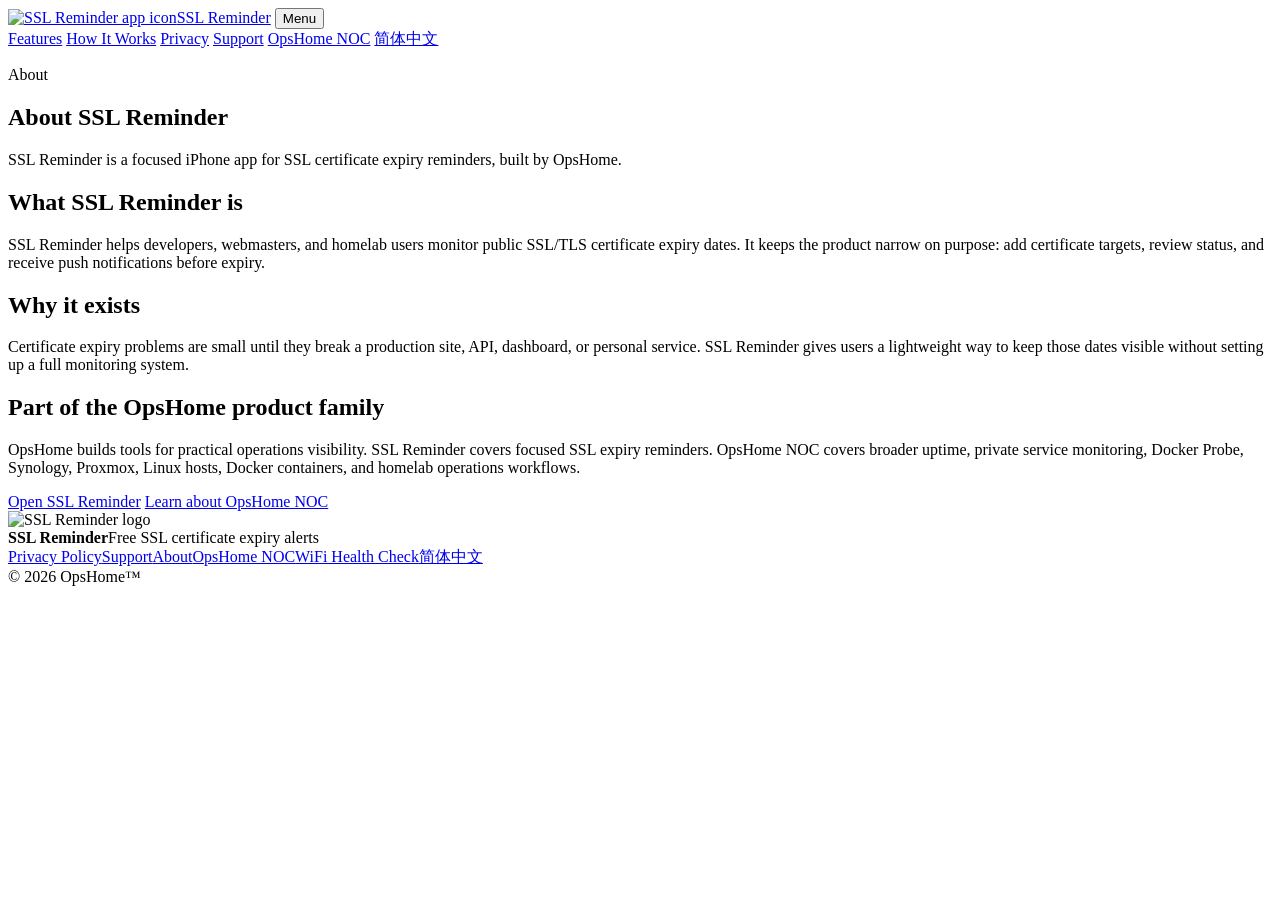
==== docs/about/index.html @ 47407e8f "Add files via upload" ====
<!doctype html>
<html lang="en">
<head>
  <meta charset="utf-8">
  <meta name="viewport" content="width=device-width, initial-scale=1">
  <title>About SSL Reminder</title>
  <meta name="description" content="SSL Reminder is a lightweight iPhone app from OpsHome for free SSL certificate expiry alerts.">
  <link rel="canonical" href="https://ssl.opshome.run/about/">
  <link rel="alternate" hreflang="en" href="https://ssl.opshome.run/about/">
  <link rel="alternate" hreflang="zh-CN" href="https://ssl.opshome.run/zh-cn/about/">
  <link rel="alternate" hreflang="x-default" href="https://ssl.opshome.run/about/">
  <meta property="og:type" content="website">
  <meta property="og:title" content="About SSL Reminder">
  <meta property="og:description" content="Learn about SSL Reminder and how it fits alongside OpsHome NOC.">
  <meta property="og:url" content="https://ssl.opshome.run/about/">
  <meta property="og:image" content="https://ssl.opshome.run/assets/images/og.jpeg">
  <meta name="twitter:card" content="summary_large_image">
  <meta name="twitter:image" content="https://ssl.opshome.run/assets/images/og.jpeg">
  <link rel="icon" href="/assets/images/app-icon.png">
  <link rel="stylesheet" href="/assets/css/styles.css">
</head>
<body>
  <header class="site-header">
    <div class="container nav">
      <a class="brand" href="/"><img src="/assets/images/app-icon.png" width="34" height="34" alt="SSL Reminder app icon"><span>SSL Reminder</span></a>
      <button class="menu-button" type="button" aria-label="Open navigation" aria-expanded="false" data-menu-button>Menu</button>
      <nav class="nav-links" data-nav-links>
        <a href="/#features">Features</a>
        <a href="/#how-it-works">How It Works</a>
        <a href="/privacy/">Privacy</a>
        <a href="/support/">Support</a>
        <a href="https://app.opshome.run/">OpsHome NOC</a>
        <a href="/zh-cn/about/">简体中文</a>
      </nav>
    </div>
  </header>
  <main>
    <section class="page-hero">
      <div class="container">
        <p class="eyebrow">About</p>
        <h1>About SSL Reminder</h1>
        <p class="lead">SSL Reminder is a focused iPhone app for SSL certificate expiry reminders, built by OpsHome.</p>
      </div>
    </section>
    <section class="page-content container">
      <h2>What SSL Reminder is</h2>
      <p>SSL Reminder helps developers, webmasters, and homelab users monitor public SSL/TLS certificate expiry dates. It keeps the product narrow on purpose: add certificate targets, review status, and receive push notifications before expiry.</p>

      <h2>Why it exists</h2>
      <p>Certificate expiry problems are small until they break a production site, API, dashboard, or personal service. SSL Reminder gives users a lightweight way to keep those dates visible without setting up a full monitoring system.</p>

      <h2>Part of the OpsHome product family</h2>
      <p>OpsHome builds tools for practical operations visibility. SSL Reminder covers focused SSL expiry reminders. OpsHome NOC covers broader uptime, private service monitoring, Docker Probe, Synology, Proxmox, Linux hosts, Docker containers, and homelab operations workflows.</p>
      <div class="cta-row">
        <a class="button primary" href="/">Open SSL Reminder</a>
        <a class="button secondary" href="https://app.opshome.run/">Learn about OpsHome NOC</a>
      </div>
    </section>
  </main>
  <footer class="site-footer">
    <div class="container footer-grid">
      <div class="footer-brandline"><img src="/assets/images/ssl-reminder-logo.png" alt="SSL Reminder logo" width="44" height="44" loading="lazy" decoding="async"><div><strong>SSL Reminder</strong><span>Free SSL certificate expiry alerts</span></div></div>
      <nav class="footer-links"><a href="/privacy/">Privacy Policy</a><a href="/support/">Support</a><a href="/about/">About</a><a href="https://app.opshome.run/">OpsHome NOC</a><a href="https://wifi.opshome.run/">WiFi Health Check</a><a href="/zh-cn/about/">简体中文</a></nav>
      <div class="copyright">&copy; 2026 OpsHome&trade;</div>
    </div>
  </footer>
  <script src="/assets/js/main.js"></script>
</body>
</html>
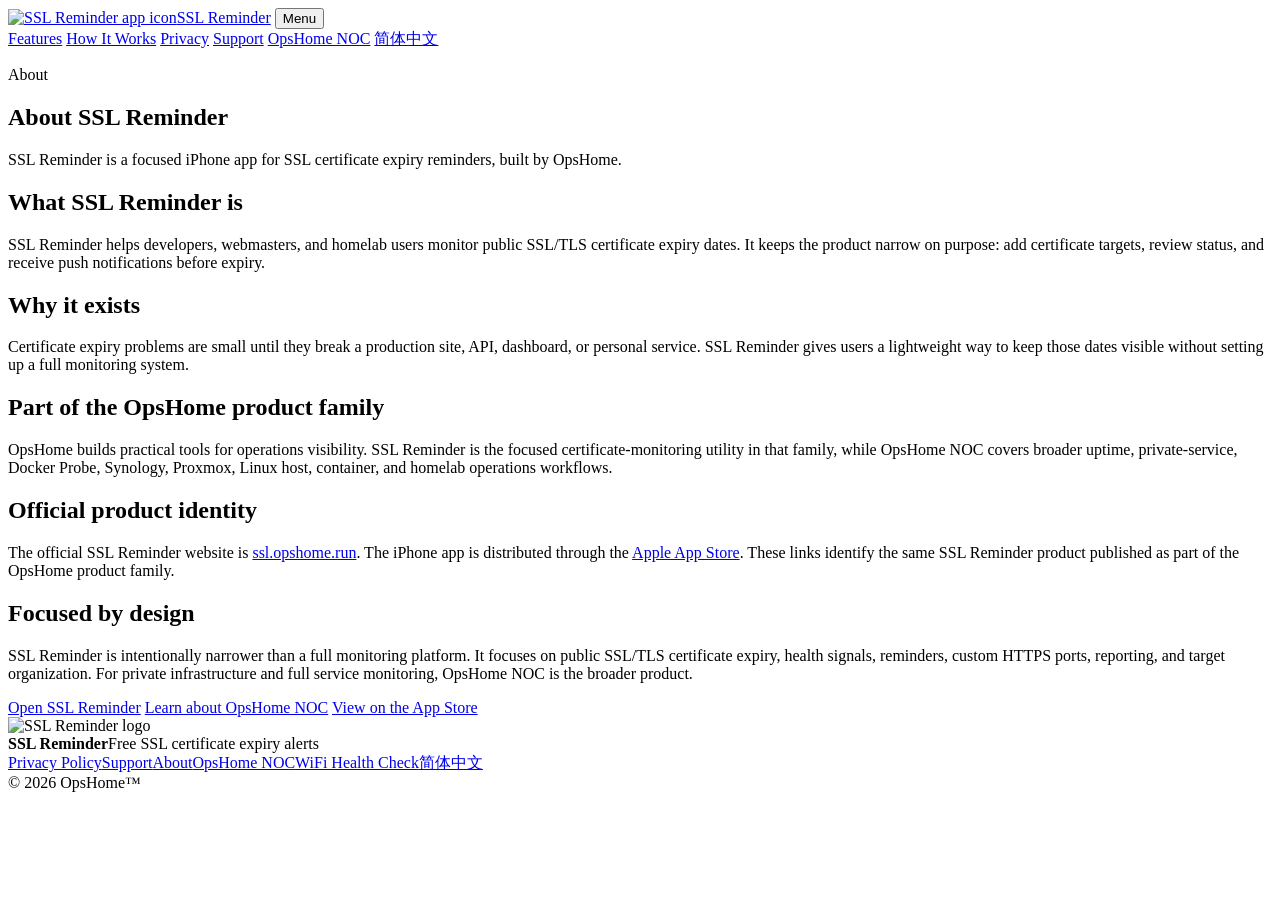
==== commit 2899841c: "Add files via upload" ====
--- a/docs/about/index.html
+++ b/docs/about/index.html
@@ -1,69 +1,68 @@
-<!doctype html>
+<!DOCTYPE html>
+
 <html lang="en">
 <head>
-  <meta charset="utf-8">
-  <meta name="viewport" content="width=device-width, initial-scale=1">
-  <title>About SSL Reminder</title>
-  <meta name="description" content="SSL Reminder is a lightweight iPhone app from OpsHome for free SSL certificate expiry alerts.">
-  <link rel="canonical" href="https://ssl.opshome.run/about/">
-  <link rel="alternate" hreflang="en" href="https://ssl.opshome.run/about/">
-  <link rel="alternate" hreflang="zh-CN" href="https://ssl.opshome.run/zh-cn/about/">
-  <link rel="alternate" hreflang="x-default" href="https://ssl.opshome.run/about/">
-  <meta property="og:type" content="website">
-  <meta property="og:title" content="About SSL Reminder">
-  <meta property="og:description" content="Learn about SSL Reminder and how it fits alongside OpsHome NOC.">
-  <meta property="og:url" content="https://ssl.opshome.run/about/">
-  <meta property="og:image" content="https://ssl.opshome.run/assets/images/og.jpeg">
-  <meta name="twitter:card" content="summary_large_image">
-  <meta name="twitter:image" content="https://ssl.opshome.run/assets/images/og.jpeg">
-  <link rel="icon" href="/assets/images/app-icon.png">
-  <link rel="stylesheet" href="/assets/css/styles.css">
+<meta charset="utf-8"/>
+<meta content="width=device-width, initial-scale=1" name="viewport"/>
+<title>About SSL Reminder</title>
+<meta content="SSL Reminder is a lightweight iPhone app from OpsHome for free SSL certificate expiry alerts." name="description"/>
+<link href="https://ssl.opshome.run/about/" rel="canonical"/>
+<link href="https://ssl.opshome.run/about/" hreflang="en" rel="alternate"/>
+<link href="https://ssl.opshome.run/zh-cn/about/" hreflang="zh-CN" rel="alternate"/>
+<link href="https://ssl.opshome.run/about/" hreflang="x-default" rel="alternate"/>
+<meta content="website" property="og:type"/>
+<meta content="About SSL Reminder" property="og:title"/>
+<meta content="Learn about SSL Reminder and how it fits alongside OpsHome NOC." property="og:description"/>
+<meta content="https://ssl.opshome.run/about/" property="og:url"/>
+<meta content="https://ssl.opshome.run/assets/images/og.jpeg" property="og:image"/>
+<meta content="summary_large_image" name="twitter:card"/>
+<meta content="https://ssl.opshome.run/assets/images/og.jpeg" name="twitter:image"/>
+<link href="/assets/images/app-icon.png" rel="icon"/>
+<link href="/assets/css/styles.css" rel="stylesheet"/>
 </head>
 <body>
-  <header class="site-header">
-    <div class="container nav">
-      <a class="brand" href="/"><img src="/assets/images/app-icon.png" width="34" height="34" alt="SSL Reminder app icon"><span>SSL Reminder</span></a>
-      <button class="menu-button" type="button" aria-label="Open navigation" aria-expanded="false" data-menu-button>Menu</button>
-      <nav class="nav-links" data-nav-links>
-        <a href="/#features">Features</a>
-        <a href="/#how-it-works">How It Works</a>
-        <a href="/privacy/">Privacy</a>
-        <a href="/support/">Support</a>
-        <a href="https://app.opshome.run/">OpsHome NOC</a>
-        <a href="/zh-cn/about/">简体中文</a>
-      </nav>
-    </div>
-  </header>
-  <main>
-    <section class="page-hero">
-      <div class="container">
-        <p class="eyebrow">About</p>
-        <h1>About SSL Reminder</h1>
-        <p class="lead">SSL Reminder is a focused iPhone app for SSL certificate expiry reminders, built by OpsHome.</p>
-      </div>
-    </section>
-    <section class="page-content container">
-      <h2>What SSL Reminder is</h2>
-      <p>SSL Reminder helps developers, webmasters, and homelab users monitor public SSL/TLS certificate expiry dates. It keeps the product narrow on purpose: add certificate targets, review status, and receive push notifications before expiry.</p>
-
-      <h2>Why it exists</h2>
-      <p>Certificate expiry problems are small until they break a production site, API, dashboard, or personal service. SSL Reminder gives users a lightweight way to keep those dates visible without setting up a full monitoring system.</p>
-
-      <h2>Part of the OpsHome product family</h2>
-      <p>OpsHome builds tools for practical operations visibility. SSL Reminder covers focused SSL expiry reminders. OpsHome NOC covers broader uptime, private service monitoring, Docker Probe, Synology, Proxmox, Linux hosts, Docker containers, and homelab operations workflows.</p>
-      <div class="cta-row">
-        <a class="button primary" href="/">Open SSL Reminder</a>
-        <a class="button secondary" href="https://app.opshome.run/">Learn about OpsHome NOC</a>
-      </div>
-    </section>
-  </main>
-  <footer class="site-footer">
-    <div class="container footer-grid">
-      <div class="footer-brandline"><img src="/assets/images/ssl-reminder-logo.png" alt="SSL Reminder logo" width="44" height="44" loading="lazy" decoding="async"><div><strong>SSL Reminder</strong><span>Free SSL certificate expiry alerts</span></div></div>
-      <nav class="footer-links"><a href="/privacy/">Privacy Policy</a><a href="/support/">Support</a><a href="/about/">About</a><a href="https://app.opshome.run/">OpsHome NOC</a><a href="https://wifi.opshome.run/">WiFi Health Check</a><a href="/zh-cn/about/">简体中文</a></nav>
-      <div class="copyright">&copy; 2026 OpsHome&trade;</div>
-    </div>
-  </footer>
-  <script src="/assets/js/main.js"></script>
+<header class="site-header">
+<div class="container nav">
+<a class="brand" href="/"><img alt="SSL Reminder app icon" height="34" src="/assets/images/app-icon.png" width="34"/><span>SSL Reminder</span></a>
+<button aria-expanded="false" aria-label="Open navigation" class="menu-button" data-menu-button="" type="button">Menu</button>
+<nav class="nav-links" data-nav-links="">
+<a href="/#features">Features</a>
+<a href="/#how-it-works">How It Works</a>
+<a href="/privacy/">Privacy</a>
+<a href="/support/">Support</a>
+<a href="https://app.opshome.run/">OpsHome NOC</a>
+<a href="/zh-cn/about/">简体中文</a>
+</nav>
+</div>
+</header>
+<main>
+<section class="page-hero">
+<div class="container">
+<p class="eyebrow">About</p>
+<h1>About SSL Reminder</h1>
+<p class="lead">SSL Reminder is a focused iPhone app for SSL certificate expiry reminders, built by OpsHome.</p>
+</div>
+</section>
+<section class="page-content container">
+<h2>What SSL Reminder is</h2>
+<p>SSL Reminder helps developers, webmasters, and homelab users monitor public SSL/TLS certificate expiry dates. It keeps the product narrow on purpose: add certificate targets, review status, and receive push notifications before expiry.</p>
+<h2>Why it exists</h2>
+<p>Certificate expiry problems are small until they break a production site, API, dashboard, or personal service. SSL Reminder gives users a lightweight way to keep those dates visible without setting up a full monitoring system.</p>
+<h2>Part of the OpsHome product family</h2>
+<p>OpsHome builds practical tools for operations visibility. SSL Reminder is the focused certificate-monitoring utility in that family, while OpsHome NOC covers broader uptime, private-service, Docker Probe, Synology, Proxmox, Linux host, container, and homelab operations workflows.</p><h2>Official product identity</h2><p>The official SSL Reminder website is <a href="https://ssl.opshome.run/">ssl.opshome.run</a>. The iPhone app is distributed through the <a href="https://apps.apple.com/us/app/ssl-reminder/id6786519365">Apple App Store</a>. These links identify the same SSL Reminder product published as part of the OpsHome product family.</p><h2>Focused by design</h2><p>SSL Reminder is intentionally narrower than a full monitoring platform. It focuses on public SSL/TLS certificate expiry, health signals, reminders, custom HTTPS ports, reporting, and target organization. For private infrastructure and full service monitoring, OpsHome NOC is the broader product.</p>
+<div class="cta-row">
+<a class="button primary" href="/">Open SSL Reminder</a>
+<a class="button secondary" href="https://app.opshome.run/">Learn about OpsHome NOC</a>
+<a class="button secondary" href="https://apps.apple.com/us/app/ssl-reminder/id6786519365">View on the App Store</a></div>
+</section>
+</main>
+<footer class="site-footer">
+<div class="container footer-grid">
+<div class="footer-brandline"><img alt="SSL Reminder logo" decoding="async" height="44" loading="lazy" src="/assets/images/ssl-reminder-logo.png" width="44"/><div><strong>SSL Reminder</strong><span>Free SSL certificate expiry alerts</span></div></div>
+<nav class="footer-links"><a href="/privacy/">Privacy Policy</a><a href="/support/">Support</a><a href="/about/">About</a><a href="https://app.opshome.run/">OpsHome NOC</a><a href="https://wifi.opshome.run/">WiFi Health Check</a><a href="/zh-cn/about/">简体中文</a></nav>
+<div class="copyright">© 2026 OpsHome™</div>
+</div>
+</footer>
+<script src="/assets/js/main.js"></script>
 </body>
 </html>
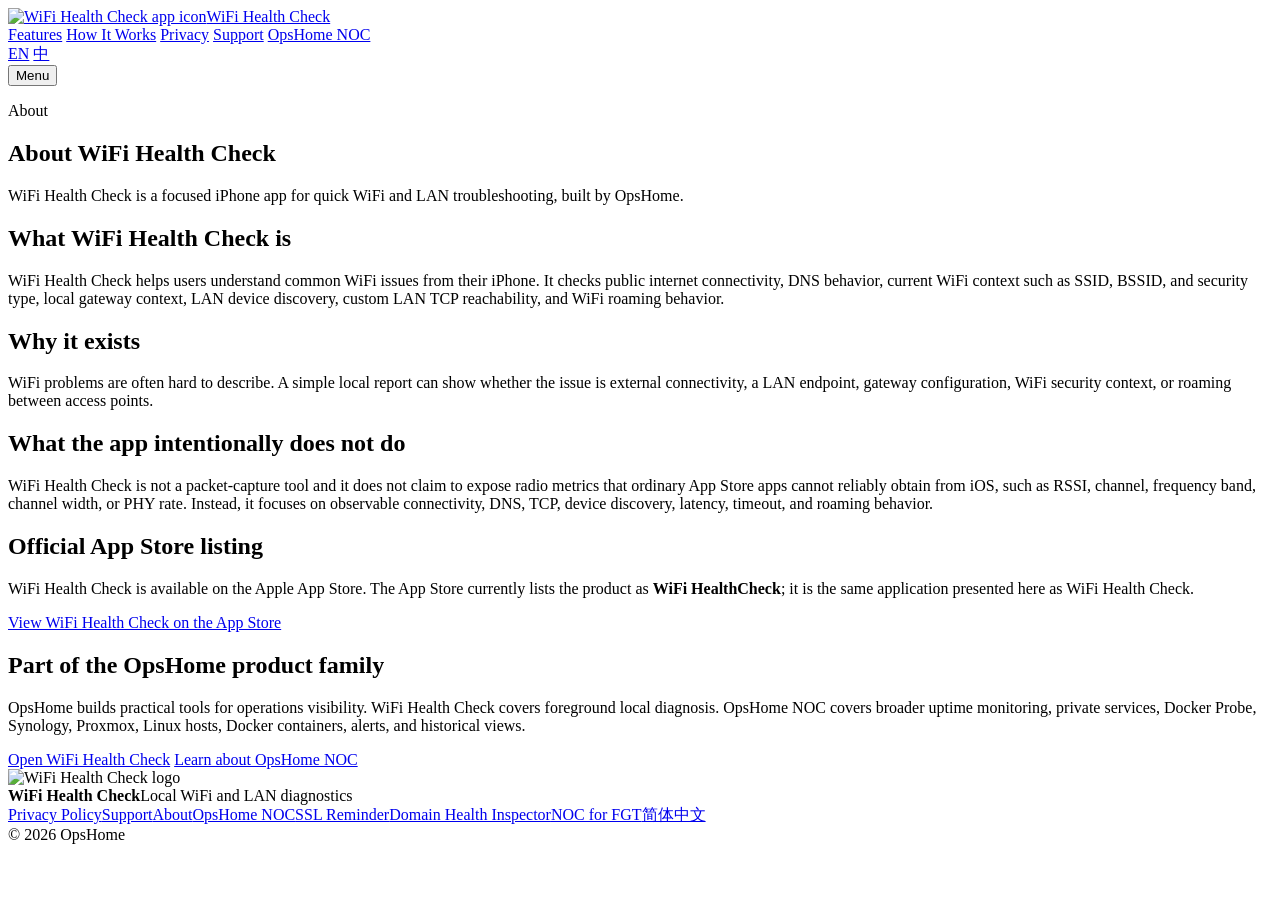
==== commit 0d2f65ac: "Add files via upload" ====
--- a/docs/about/index.html
+++ b/docs/about/index.html
@@ -1,68 +1,88 @@
-<!DOCTYPE html>
-
+﻿<!doctype html>
 <html lang="en">
 <head>
-<meta charset="utf-8"/>
-<meta content="width=device-width, initial-scale=1" name="viewport"/>
-<title>About SSL Reminder</title>
-<meta content="SSL Reminder is a lightweight iPhone app from OpsHome for free SSL certificate expiry alerts." name="description"/>
-<link href="https://ssl.opshome.run/about/" rel="canonical"/>
-<link href="https://ssl.opshome.run/about/" hreflang="en" rel="alternate"/>
-<link href="https://ssl.opshome.run/zh-cn/about/" hreflang="zh-CN" rel="alternate"/>
-<link href="https://ssl.opshome.run/about/" hreflang="x-default" rel="alternate"/>
-<meta content="website" property="og:type"/>
-<meta content="About SSL Reminder" property="og:title"/>
-<meta content="Learn about SSL Reminder and how it fits alongside OpsHome NOC." property="og:description"/>
-<meta content="https://ssl.opshome.run/about/" property="og:url"/>
-<meta content="https://ssl.opshome.run/assets/images/og.jpeg" property="og:image"/>
-<meta content="summary_large_image" name="twitter:card"/>
-<meta content="https://ssl.opshome.run/assets/images/og.jpeg" name="twitter:image"/>
-<link href="/assets/images/app-icon.png" rel="icon"/>
-<link href="/assets/css/styles.css" rel="stylesheet"/>
+  <meta charset="utf-8">
+  <meta name="viewport" content="width=device-width, initial-scale=1">
+  <title>About WiFi Health Check</title>
+  <meta name="description" content="WiFi Health Check is a free local-only iPhone app from OpsHome for WiFi and LAN diagnostics, current WiFi context, and connectivity reports.">
+  <link rel="canonical" href="https://wifi.opshome.run/about/">
+  <link rel="alternate" hreflang="en" href="https://wifi.opshome.run/about/">
+  <link rel="alternate" hreflang="zh-CN" href="https://wifi.opshome.run/zh-cn/about/">
+  <link rel="alternate" hreflang="x-default" href="https://wifi.opshome.run/about/">
+  <meta property="og:type" content="website">
+  <meta property="og:title" content="About WiFi Health Check">
+  <meta property="og:description" content="Learn about WiFi Health Check and how it fits alongside OpsHome NOC.">
+  <meta property="og:url" content="https://wifi.opshome.run/about/">
+  <meta property="og:image" content="https://wifi.opshome.run/assets/images/og.png">
+  <meta property="og:image:width" content="1536">
+  <meta property="og:image:height" content="1024">
+  <meta name="twitter:card" content="summary_large_image">
+  <meta name="twitter:image" content="https://wifi.opshome.run/assets/images/og.png">
+  <link rel="icon" href="/favicon.ico" sizes="any">
+  <link rel="icon" type="image/png" sizes="32x32" href="/assets/images/favicon-32.png">
+  <link rel="icon" type="image/png" sizes="16x16" href="/assets/images/favicon-16.png">
+  <link rel="apple-touch-icon" href="/assets/images/apple-touch-icon.png">
+  <link rel="manifest" href="/site.webmanifest">
+  <link rel="stylesheet" href="/assets/css/styles.css">
 </head>
 <body>
-<header class="site-header">
-<div class="container nav">
-<a class="brand" href="/"><img alt="SSL Reminder app icon" height="34" src="/assets/images/app-icon.png" width="34"/><span>SSL Reminder</span></a>
-<button aria-expanded="false" aria-label="Open navigation" class="menu-button" data-menu-button="" type="button">Menu</button>
-<nav class="nav-links" data-nav-links="">
-<a href="/#features">Features</a>
-<a href="/#how-it-works">How It Works</a>
-<a href="/privacy/">Privacy</a>
-<a href="/support/">Support</a>
-<a href="https://app.opshome.run/">OpsHome NOC</a>
-<a href="/zh-cn/about/">简体中文</a>
-</nav>
-</div>
-</header>
-<main>
-<section class="page-hero">
-<div class="container">
-<p class="eyebrow">About</p>
-<h1>About SSL Reminder</h1>
-<p class="lead">SSL Reminder is a focused iPhone app for SSL certificate expiry reminders, built by OpsHome.</p>
-</div>
-</section>
-<section class="page-content container">
-<h2>What SSL Reminder is</h2>
-<p>SSL Reminder helps developers, webmasters, and homelab users monitor public SSL/TLS certificate expiry dates. It keeps the product narrow on purpose: add certificate targets, review status, and receive push notifications before expiry.</p>
-<h2>Why it exists</h2>
-<p>Certificate expiry problems are small until they break a production site, API, dashboard, or personal service. SSL Reminder gives users a lightweight way to keep those dates visible without setting up a full monitoring system.</p>
-<h2>Part of the OpsHome product family</h2>
-<p>OpsHome builds practical tools for operations visibility. SSL Reminder is the focused certificate-monitoring utility in that family, while OpsHome NOC covers broader uptime, private-service, Docker Probe, Synology, Proxmox, Linux host, container, and homelab operations workflows.</p><h2>Official product identity</h2><p>The official SSL Reminder website is <a href="https://ssl.opshome.run/">ssl.opshome.run</a>. The iPhone app is distributed through the <a href="https://apps.apple.com/us/app/ssl-reminder/id6786519365">Apple App Store</a>. These links identify the same SSL Reminder product published as part of the OpsHome product family.</p><h2>Focused by design</h2><p>SSL Reminder is intentionally narrower than a full monitoring platform. It focuses on public SSL/TLS certificate expiry, health signals, reminders, custom HTTPS ports, reporting, and target organization. For private infrastructure and full service monitoring, OpsHome NOC is the broader product.</p>
-<div class="cta-row">
-<a class="button primary" href="/">Open SSL Reminder</a>
-<a class="button secondary" href="https://app.opshome.run/">Learn about OpsHome NOC</a>
-<a class="button secondary" href="https://apps.apple.com/us/app/ssl-reminder/id6786519365">View on the App Store</a></div>
-</section>
-</main>
-<footer class="site-footer">
-<div class="container footer-grid">
-<div class="footer-brandline"><img alt="SSL Reminder logo" decoding="async" height="44" loading="lazy" src="/assets/images/ssl-reminder-logo.png" width="44"/><div><strong>SSL Reminder</strong><span>Free SSL certificate expiry alerts</span></div></div>
-<nav class="footer-links"><a href="/privacy/">Privacy Policy</a><a href="/support/">Support</a><a href="/about/">About</a><a href="https://app.opshome.run/">OpsHome NOC</a><a href="https://wifi.opshome.run/">WiFi Health Check</a><a href="/zh-cn/about/">简体中文</a></nav>
-<div class="copyright">© 2026 OpsHome™</div>
-</div>
-</footer>
-<script src="/assets/js/main.js"></script>
+  <header class="site-header">
+    <div class="container nav">
+      <a class="brand" href="/"><img src="/assets/images/app-icon.png" width="34" height="34" alt="WiFi Health Check app icon"><span>WiFi Health Check</span></a>
+      <nav class="nav-links" data-nav-links>
+        <a href="/#features">Features</a>
+        <a href="/#how-it-works">How It Works</a>
+        <a href="/privacy/">Privacy</a>
+        <a href="/support/">Support</a>
+        <a href="https://app.opshome.run/">OpsHome NOC</a>
+      </nav>
+      <div class="nav-tools">
+        <div class="language-switch" aria-label="Language">
+          <a class="active" href="/about/" hreflang="en" aria-current="page">EN</a>
+          <a href="/zh-cn/about/" hreflang="zh-CN" lang="zh-CN">中</a>
+        </div>
+        <button class="menu-button" type="button" aria-label="Open navigation" aria-expanded="false" data-menu-button>Menu</button>
+      </div>
+    </div>
+  </header>
+  <main>
+    <section class="page-hero">
+      <div class="container">
+        <p class="eyebrow">About</p>
+        <h1>About WiFi Health Check</h1>
+        <p class="lead">WiFi Health Check is a focused iPhone app for quick WiFi and LAN troubleshooting, built by OpsHome.</p>
+      </div>
+    </section>
+    <section class="page-content container">
+      <h2>What WiFi Health Check is</h2>
+      <p>WiFi Health Check helps users understand common WiFi issues from their iPhone. It checks public internet connectivity, DNS behavior, current WiFi context such as SSID, BSSID, and security type, local gateway context, LAN device discovery, custom LAN TCP reachability, and WiFi roaming behavior.</p>
+
+      <h2>Why it exists</h2>
+      <p>WiFi problems are often hard to describe. A simple local report can show whether the issue is external connectivity, a LAN endpoint, gateway configuration, WiFi security context, or roaming between access points.</p>
+
+
+      <h2>What the app intentionally does not do</h2>
+      <p>WiFi Health Check is not a packet-capture tool and it does not claim to expose radio metrics that ordinary App Store apps cannot reliably obtain from iOS, such as RSSI, channel, frequency band, channel width, or PHY rate. Instead, it focuses on observable connectivity, DNS, TCP, device discovery, latency, timeout, and roaming behavior.</p>
+
+      <h2>Official App Store listing</h2>
+      <p>WiFi Health Check is available on the Apple App Store. The App Store currently lists the product as <strong>WiFi HealthCheck</strong>; it is the same application presented here as WiFi Health Check.</p>
+      <p><a href="https://apps.apple.com/us/app/wifi-healthcheck/id6791147190" target="_blank" rel="noopener">View WiFi Health Check on the App Store</a></p>
+
+      <h2>Part of the OpsHome product family</h2>
+      <p>OpsHome builds practical tools for operations visibility. WiFi Health Check covers foreground local diagnosis. OpsHome NOC covers broader uptime monitoring, private services, Docker Probe, Synology, Proxmox, Linux hosts, Docker containers, alerts, and historical views.</p>
+      <div class="cta-row">
+        <a class="button primary" href="/">Open WiFi Health Check</a>
+        <a class="button secondary" href="https://app.opshome.run/">Learn about OpsHome NOC</a>
+      </div>
+    </section>
+  </main>
+  <footer class="site-footer">
+    <div class="container footer-grid">
+      <div class="footer-brandline"><img src="/assets/images/app-logo.png" alt="WiFi Health Check logo" width="44" height="44" loading="lazy" decoding="async"><div><strong>WiFi Health Check</strong><span>Local WiFi and LAN diagnostics</span></div></div>
+      <nav class="footer-links"><a href="/privacy/">Privacy Policy</a><a href="/support/">Support</a><a href="/about/">About</a><a href="https://app.opshome.run/">OpsHome NOC</a><a href="https://ssl.opshome.run/">SSL Reminder</a><a href="https://domain.opshome.run/">Domain Health Inspector</a><a href="https://fgt.opshome.run/">NOC for FGT</a><a href="/zh-cn/about/">简体中文</a></nav>
+      <div class="copyright">&copy; 2026 OpsHome</div>
+    </div>
+  </footer>
+  <script src="/assets/js/main.js" defer></script>
 </body>
 </html>
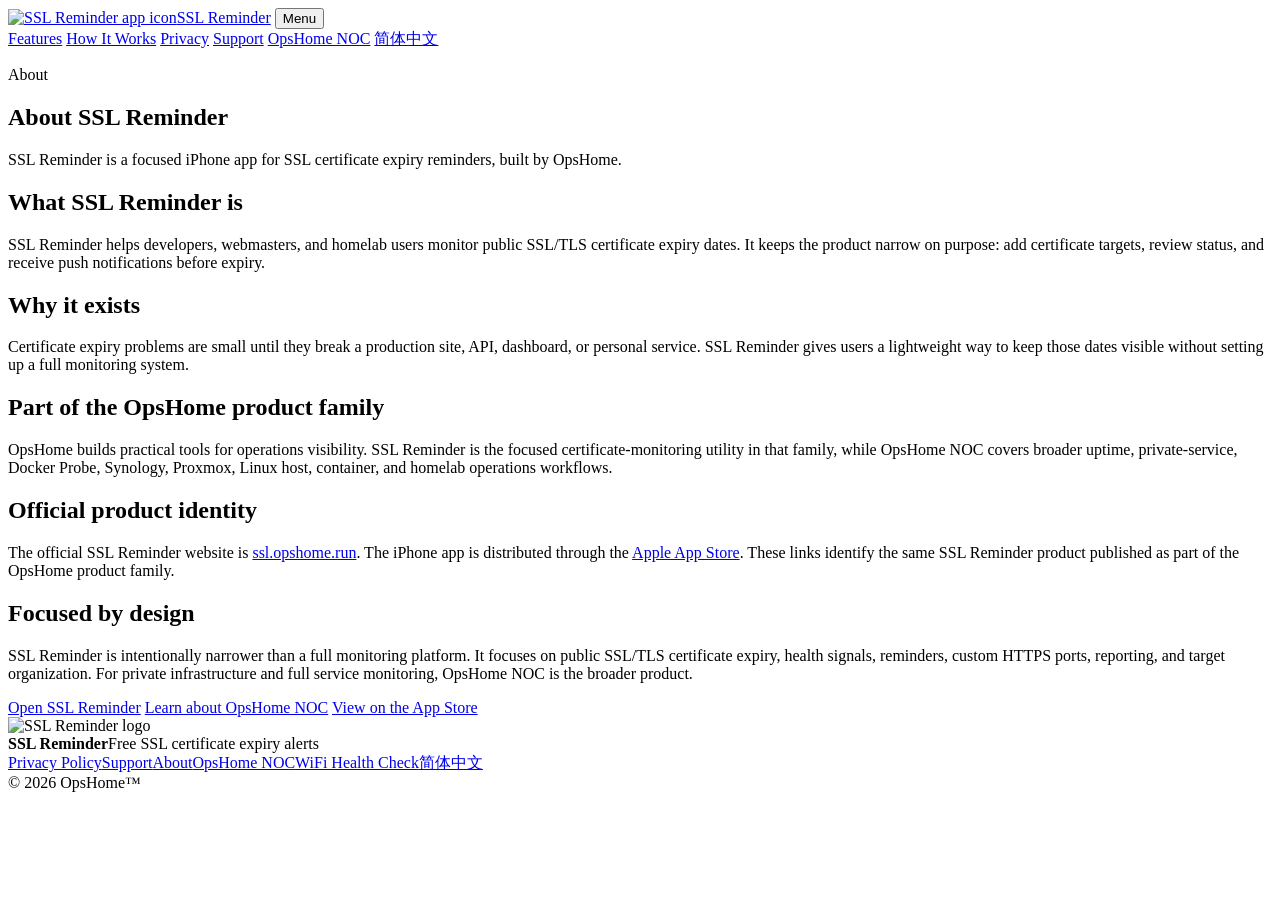
==== commit def77e16: "Add files via upload" ====
--- a/docs/about/index.html
+++ b/docs/about/index.html
@@ -1,88 +1,68 @@
-﻿<!doctype html>
+<!DOCTYPE html>
+
 <html lang="en">
 <head>
-  <meta charset="utf-8">
-  <meta name="viewport" content="width=device-width, initial-scale=1">
-  <title>About WiFi Health Check</title>
-  <meta name="description" content="WiFi Health Check is a free local-only iPhone app from OpsHome for WiFi and LAN diagnostics, current WiFi context, and connectivity reports.">
-  <link rel="canonical" href="https://wifi.opshome.run/about/">
-  <link rel="alternate" hreflang="en" href="https://wifi.opshome.run/about/">
-  <link rel="alternate" hreflang="zh-CN" href="https://wifi.opshome.run/zh-cn/about/">
-  <link rel="alternate" hreflang="x-default" href="https://wifi.opshome.run/about/">
-  <meta property="og:type" content="website">
-  <meta property="og:title" content="About WiFi Health Check">
-  <meta property="og:description" content="Learn about WiFi Health Check and how it fits alongside OpsHome NOC.">
-  <meta property="og:url" content="https://wifi.opshome.run/about/">
-  <meta property="og:image" content="https://wifi.opshome.run/assets/images/og.png">
-  <meta property="og:image:width" content="1536">
-  <meta property="og:image:height" content="1024">
-  <meta name="twitter:card" content="summary_large_image">
-  <meta name="twitter:image" content="https://wifi.opshome.run/assets/images/og.png">
-  <link rel="icon" href="/favicon.ico" sizes="any">
-  <link rel="icon" type="image/png" sizes="32x32" href="/assets/images/favicon-32.png">
-  <link rel="icon" type="image/png" sizes="16x16" href="/assets/images/favicon-16.png">
-  <link rel="apple-touch-icon" href="/assets/images/apple-touch-icon.png">
-  <link rel="manifest" href="/site.webmanifest">
-  <link rel="stylesheet" href="/assets/css/styles.css">
+<meta charset="utf-8"/>
+<meta content="width=device-width, initial-scale=1" name="viewport"/>
+<title>About SSL Reminder</title>
+<meta content="SSL Reminder is a lightweight iPhone app from OpsHome for free SSL certificate expiry alerts." name="description"/>
+<link href="https://ssl.opshome.run/about/" rel="canonical"/>
+<link href="https://ssl.opshome.run/about/" hreflang="en" rel="alternate"/>
+<link href="https://ssl.opshome.run/zh-cn/about/" hreflang="zh-CN" rel="alternate"/>
+<link href="https://ssl.opshome.run/about/" hreflang="x-default" rel="alternate"/>
+<meta content="website" property="og:type"/>
+<meta content="About SSL Reminder" property="og:title"/>
+<meta content="Learn about SSL Reminder and how it fits alongside OpsHome NOC." property="og:description"/>
+<meta content="https://ssl.opshome.run/about/" property="og:url"/>
+<meta content="https://ssl.opshome.run/assets/images/og.jpeg" property="og:image"/>
+<meta content="summary_large_image" name="twitter:card"/>
+<meta content="https://ssl.opshome.run/assets/images/og.jpeg" name="twitter:image"/>
+<link href="/assets/images/app-icon.png" rel="icon"/>
+<link href="/assets/css/styles.css" rel="stylesheet"/>
 </head>
 <body>
-  <header class="site-header">
-    <div class="container nav">
-      <a class="brand" href="/"><img src="/assets/images/app-icon.png" width="34" height="34" alt="WiFi Health Check app icon"><span>WiFi Health Check</span></a>
-      <nav class="nav-links" data-nav-links>
-        <a href="/#features">Features</a>
-        <a href="/#how-it-works">How It Works</a>
-        <a href="/privacy/">Privacy</a>
-        <a href="/support/">Support</a>
-        <a href="https://app.opshome.run/">OpsHome NOC</a>
-      </nav>
-      <div class="nav-tools">
-        <div class="language-switch" aria-label="Language">
-          <a class="active" href="/about/" hreflang="en" aria-current="page">EN</a>
-          <a href="/zh-cn/about/" hreflang="zh-CN" lang="zh-CN">中</a>
-        </div>
-        <button class="menu-button" type="button" aria-label="Open navigation" aria-expanded="false" data-menu-button>Menu</button>
-      </div>
-    </div>
-  </header>
-  <main>
-    <section class="page-hero">
-      <div class="container">
-        <p class="eyebrow">About</p>
-        <h1>About WiFi Health Check</h1>
-        <p class="lead">WiFi Health Check is a focused iPhone app for quick WiFi and LAN troubleshooting, built by OpsHome.</p>
-      </div>
-    </section>
-    <section class="page-content container">
-      <h2>What WiFi Health Check is</h2>
-      <p>WiFi Health Check helps users understand common WiFi issues from their iPhone. It checks public internet connectivity, DNS behavior, current WiFi context such as SSID, BSSID, and security type, local gateway context, LAN device discovery, custom LAN TCP reachability, and WiFi roaming behavior.</p>
-
-      <h2>Why it exists</h2>
-      <p>WiFi problems are often hard to describe. A simple local report can show whether the issue is external connectivity, a LAN endpoint, gateway configuration, WiFi security context, or roaming between access points.</p>
-
-
-      <h2>What the app intentionally does not do</h2>
-      <p>WiFi Health Check is not a packet-capture tool and it does not claim to expose radio metrics that ordinary App Store apps cannot reliably obtain from iOS, such as RSSI, channel, frequency band, channel width, or PHY rate. Instead, it focuses on observable connectivity, DNS, TCP, device discovery, latency, timeout, and roaming behavior.</p>
-
-      <h2>Official App Store listing</h2>
-      <p>WiFi Health Check is available on the Apple App Store. The App Store currently lists the product as <strong>WiFi HealthCheck</strong>; it is the same application presented here as WiFi Health Check.</p>
-      <p><a href="https://apps.apple.com/us/app/wifi-healthcheck/id6791147190" target="_blank" rel="noopener">View WiFi Health Check on the App Store</a></p>
-
-      <h2>Part of the OpsHome product family</h2>
-      <p>OpsHome builds practical tools for operations visibility. WiFi Health Check covers foreground local diagnosis. OpsHome NOC covers broader uptime monitoring, private services, Docker Probe, Synology, Proxmox, Linux hosts, Docker containers, alerts, and historical views.</p>
-      <div class="cta-row">
-        <a class="button primary" href="/">Open WiFi Health Check</a>
-        <a class="button secondary" href="https://app.opshome.run/">Learn about OpsHome NOC</a>
-      </div>
-    </section>
-  </main>
-  <footer class="site-footer">
-    <div class="container footer-grid">
-      <div class="footer-brandline"><img src="/assets/images/app-logo.png" alt="WiFi Health Check logo" width="44" height="44" loading="lazy" decoding="async"><div><strong>WiFi Health Check</strong><span>Local WiFi and LAN diagnostics</span></div></div>
-      <nav class="footer-links"><a href="/privacy/">Privacy Policy</a><a href="/support/">Support</a><a href="/about/">About</a><a href="https://app.opshome.run/">OpsHome NOC</a><a href="https://ssl.opshome.run/">SSL Reminder</a><a href="https://domain.opshome.run/">Domain Health Inspector</a><a href="https://fgt.opshome.run/">NOC for FGT</a><a href="/zh-cn/about/">简体中文</a></nav>
-      <div class="copyright">&copy; 2026 OpsHome</div>
-    </div>
-  </footer>
-  <script src="/assets/js/main.js" defer></script>
+<header class="site-header">
+<div class="container nav">
+<a class="brand" href="/"><img alt="SSL Reminder app icon" height="34" src="/assets/images/app-icon.png" width="34"/><span>SSL Reminder</span></a>
+<button aria-expanded="false" aria-label="Open navigation" class="menu-button" data-menu-button="" type="button">Menu</button>
+<nav class="nav-links" data-nav-links="">
+<a href="/#features">Features</a>
+<a href="/#how-it-works">How It Works</a>
+<a href="/privacy/">Privacy</a>
+<a href="/support/">Support</a>
+<a href="https://app.opshome.run/">OpsHome NOC</a>
+<a href="/zh-cn/about/">简体中文</a>
+</nav>
+</div>
+</header>
+<main>
+<section class="page-hero">
+<div class="container">
+<p class="eyebrow">About</p>
+<h1>About SSL Reminder</h1>
+<p class="lead">SSL Reminder is a focused iPhone app for SSL certificate expiry reminders, built by OpsHome.</p>
+</div>
+</section>
+<section class="page-content container">
+<h2>What SSL Reminder is</h2>
+<p>SSL Reminder helps developers, webmasters, and homelab users monitor public SSL/TLS certificate expiry dates. It keeps the product narrow on purpose: add certificate targets, review status, and receive push notifications before expiry.</p>
+<h2>Why it exists</h2>
+<p>Certificate expiry problems are small until they break a production site, API, dashboard, or personal service. SSL Reminder gives users a lightweight way to keep those dates visible without setting up a full monitoring system.</p>
+<h2>Part of the OpsHome product family</h2>
+<p>OpsHome builds practical tools for operations visibility. SSL Reminder is the focused certificate-monitoring utility in that family, while OpsHome NOC covers broader uptime, private-service, Docker Probe, Synology, Proxmox, Linux host, container, and homelab operations workflows.</p><h2>Official product identity</h2><p>The official SSL Reminder website is <a href="https://ssl.opshome.run/">ssl.opshome.run</a>. The iPhone app is distributed through the <a href="https://apps.apple.com/us/app/ssl-reminder/id6786519365">Apple App Store</a>. These links identify the same SSL Reminder product published as part of the OpsHome product family.</p><h2>Focused by design</h2><p>SSL Reminder is intentionally narrower than a full monitoring platform. It focuses on public SSL/TLS certificate expiry, health signals, reminders, custom HTTPS ports, reporting, and target organization. For private infrastructure and full service monitoring, OpsHome NOC is the broader product.</p>
+<div class="cta-row">
+<a class="button primary" href="/">Open SSL Reminder</a>
+<a class="button secondary" href="https://app.opshome.run/">Learn about OpsHome NOC</a>
+<a class="button secondary" href="https://apps.apple.com/us/app/ssl-reminder/id6786519365">View on the App Store</a></div>
+</section>
+</main>
+<footer class="site-footer">
+<div class="container footer-grid">
+<div class="footer-brandline"><img alt="SSL Reminder logo" decoding="async" height="44" loading="lazy" src="/assets/images/ssl-reminder-logo.png" width="44"/><div><strong>SSL Reminder</strong><span>Free SSL certificate expiry alerts</span></div></div>
+<nav class="footer-links"><a href="/privacy/">Privacy Policy</a><a href="/support/">Support</a><a href="/about/">About</a><a href="https://app.opshome.run/">OpsHome NOC</a><a href="https://wifi.opshome.run/">WiFi Health Check</a><a href="/zh-cn/about/">简体中文</a></nav>
+<div class="copyright">© 2026 OpsHome™</div>
+</div>
+</footer>
+<script src="/assets/js/main.js"></script>
 </body>
 </html>
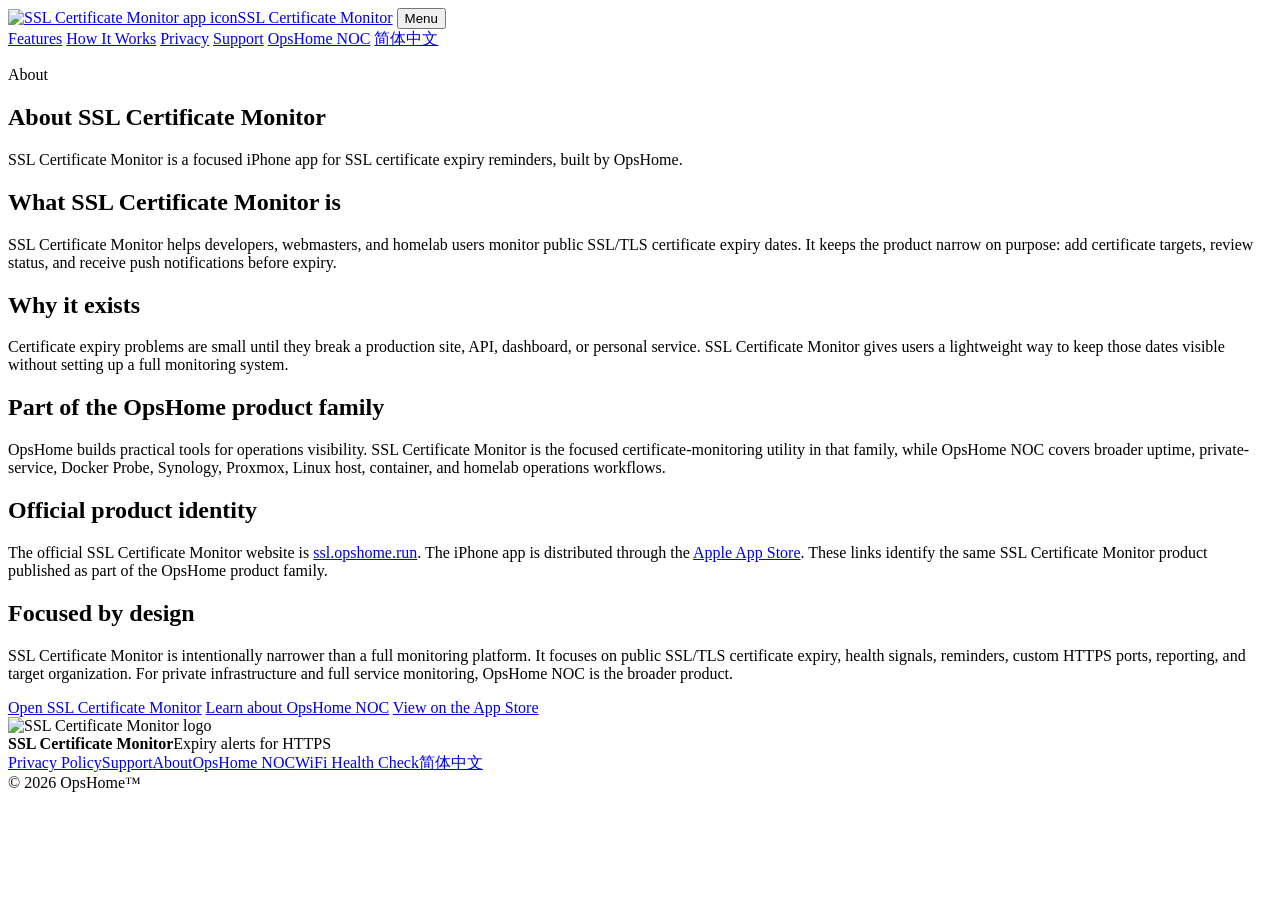
==== commit 750ad7ad: "Add files via upload" ====
--- a/docs/about/index.html
+++ b/docs/about/index.html
@@ -4,15 +4,15 @@
 <head>
 <meta charset="utf-8"/>
 <meta content="width=device-width, initial-scale=1" name="viewport"/>
-<title>About SSL Reminder</title>
-<meta content="SSL Reminder is a lightweight iPhone app from OpsHome for free SSL certificate expiry alerts." name="description"/>
+<title>About SSL Certificate Monitor</title>
+<meta content="SSL Certificate Monitor is a lightweight iPhone app from OpsHome for free SSL certificate expiry alerts." name="description"/>
 <link href="https://ssl.opshome.run/about/" rel="canonical"/>
 <link href="https://ssl.opshome.run/about/" hreflang="en" rel="alternate"/>
 <link href="https://ssl.opshome.run/zh-cn/about/" hreflang="zh-CN" rel="alternate"/>
 <link href="https://ssl.opshome.run/about/" hreflang="x-default" rel="alternate"/>
 <meta content="website" property="og:type"/>
-<meta content="About SSL Reminder" property="og:title"/>
-<meta content="Learn about SSL Reminder and how it fits alongside OpsHome NOC." property="og:description"/>
+<meta content="About SSL Certificate Monitor" property="og:title"/>
+<meta content="Learn about SSL Certificate Monitor and how it fits alongside OpsHome NOC." property="og:description"/>
 <meta content="https://ssl.opshome.run/about/" property="og:url"/>
 <meta content="https://ssl.opshome.run/assets/images/og.jpeg" property="og:image"/>
 <meta content="summary_large_image" name="twitter:card"/>
@@ -23,7 +23,7 @@
 <body>
 <header class="site-header">
 <div class="container nav">
-<a class="brand" href="/"><img alt="SSL Reminder app icon" height="34" src="/assets/images/app-icon.png" width="34"/><span>SSL Reminder</span></a>
+<a class="brand" href="/"><img alt="SSL Certificate Monitor app icon" height="34" src="/assets/images/app-icon.png" width="34"/><span>SSL Certificate Monitor</span></a>
 <button aria-expanded="false" aria-label="Open navigation" class="menu-button" data-menu-button="" type="button">Menu</button>
 <nav class="nav-links" data-nav-links="">
 <a href="/#features">Features</a>
@@ -39,26 +39,26 @@
 <section class="page-hero">
 <div class="container">
 <p class="eyebrow">About</p>
-<h1>About SSL Reminder</h1>
-<p class="lead">SSL Reminder is a focused iPhone app for SSL certificate expiry reminders, built by OpsHome.</p>
+<h1>About SSL Certificate Monitor</h1>
+<p class="lead">SSL Certificate Monitor is a focused iPhone app for SSL certificate expiry reminders, built by OpsHome.</p>
 </div>
 </section>
 <section class="page-content container">
-<h2>What SSL Reminder is</h2>
-<p>SSL Reminder helps developers, webmasters, and homelab users monitor public SSL/TLS certificate expiry dates. It keeps the product narrow on purpose: add certificate targets, review status, and receive push notifications before expiry.</p>
+<h2>What SSL Certificate Monitor is</h2>
+<p>SSL Certificate Monitor helps developers, webmasters, and homelab users monitor public SSL/TLS certificate expiry dates. It keeps the product narrow on purpose: add certificate targets, review status, and receive push notifications before expiry.</p>
 <h2>Why it exists</h2>
-<p>Certificate expiry problems are small until they break a production site, API, dashboard, or personal service. SSL Reminder gives users a lightweight way to keep those dates visible without setting up a full monitoring system.</p>
+<p>Certificate expiry problems are small until they break a production site, API, dashboard, or personal service. SSL Certificate Monitor gives users a lightweight way to keep those dates visible without setting up a full monitoring system.</p>
 <h2>Part of the OpsHome product family</h2>
-<p>OpsHome builds practical tools for operations visibility. SSL Reminder is the focused certificate-monitoring utility in that family, while OpsHome NOC covers broader uptime, private-service, Docker Probe, Synology, Proxmox, Linux host, container, and homelab operations workflows.</p><h2>Official product identity</h2><p>The official SSL Reminder website is <a href="https://ssl.opshome.run/">ssl.opshome.run</a>. The iPhone app is distributed through the <a href="https://apps.apple.com/us/app/ssl-reminder/id6786519365">Apple App Store</a>. These links identify the same SSL Reminder product published as part of the OpsHome product family.</p><h2>Focused by design</h2><p>SSL Reminder is intentionally narrower than a full monitoring platform. It focuses on public SSL/TLS certificate expiry, health signals, reminders, custom HTTPS ports, reporting, and target organization. For private infrastructure and full service monitoring, OpsHome NOC is the broader product.</p>
+<p>OpsHome builds practical tools for operations visibility. SSL Certificate Monitor is the focused certificate-monitoring utility in that family, while OpsHome NOC covers broader uptime, private-service, Docker Probe, Synology, Proxmox, Linux host, container, and homelab operations workflows.</p><h2>Official product identity</h2><p>The official SSL Certificate Monitor website is <a href="https://ssl.opshome.run/">ssl.opshome.run</a>. The iPhone app is distributed through the <a href="https://apps.apple.com/us/app/ssl-reminder/id6786519365">Apple App Store</a>. These links identify the same SSL Certificate Monitor product published as part of the OpsHome product family.</p><h2>Focused by design</h2><p>SSL Certificate Monitor is intentionally narrower than a full monitoring platform. It focuses on public SSL/TLS certificate expiry, health signals, reminders, custom HTTPS ports, reporting, and target organization. For private infrastructure and full service monitoring, OpsHome NOC is the broader product.</p>
 <div class="cta-row">
-<a class="button primary" href="/">Open SSL Reminder</a>
+<a class="button primary" href="/">Open SSL Certificate Monitor</a>
 <a class="button secondary" href="https://app.opshome.run/">Learn about OpsHome NOC</a>
 <a class="button secondary" href="https://apps.apple.com/us/app/ssl-reminder/id6786519365">View on the App Store</a></div>
 </section>
 </main>
 <footer class="site-footer">
 <div class="container footer-grid">
-<div class="footer-brandline"><img alt="SSL Reminder logo" decoding="async" height="44" loading="lazy" src="/assets/images/ssl-reminder-logo.png" width="44"/><div><strong>SSL Reminder</strong><span>Free SSL certificate expiry alerts</span></div></div>
+<div class="footer-brandline"><img alt="SSL Certificate Monitor logo" decoding="async" height="44" loading="lazy" src="/assets/images/ssl-reminder-logo.png" width="44"/><div><strong>SSL Certificate Monitor</strong><span>Expiry alerts for HTTPS</span></div></div>
 <nav class="footer-links"><a href="/privacy/">Privacy Policy</a><a href="/support/">Support</a><a href="/about/">About</a><a href="https://app.opshome.run/">OpsHome NOC</a><a href="https://wifi.opshome.run/">WiFi Health Check</a><a href="/zh-cn/about/">简体中文</a></nav>
 <div class="copyright">© 2026 OpsHome™</div>
 </div>
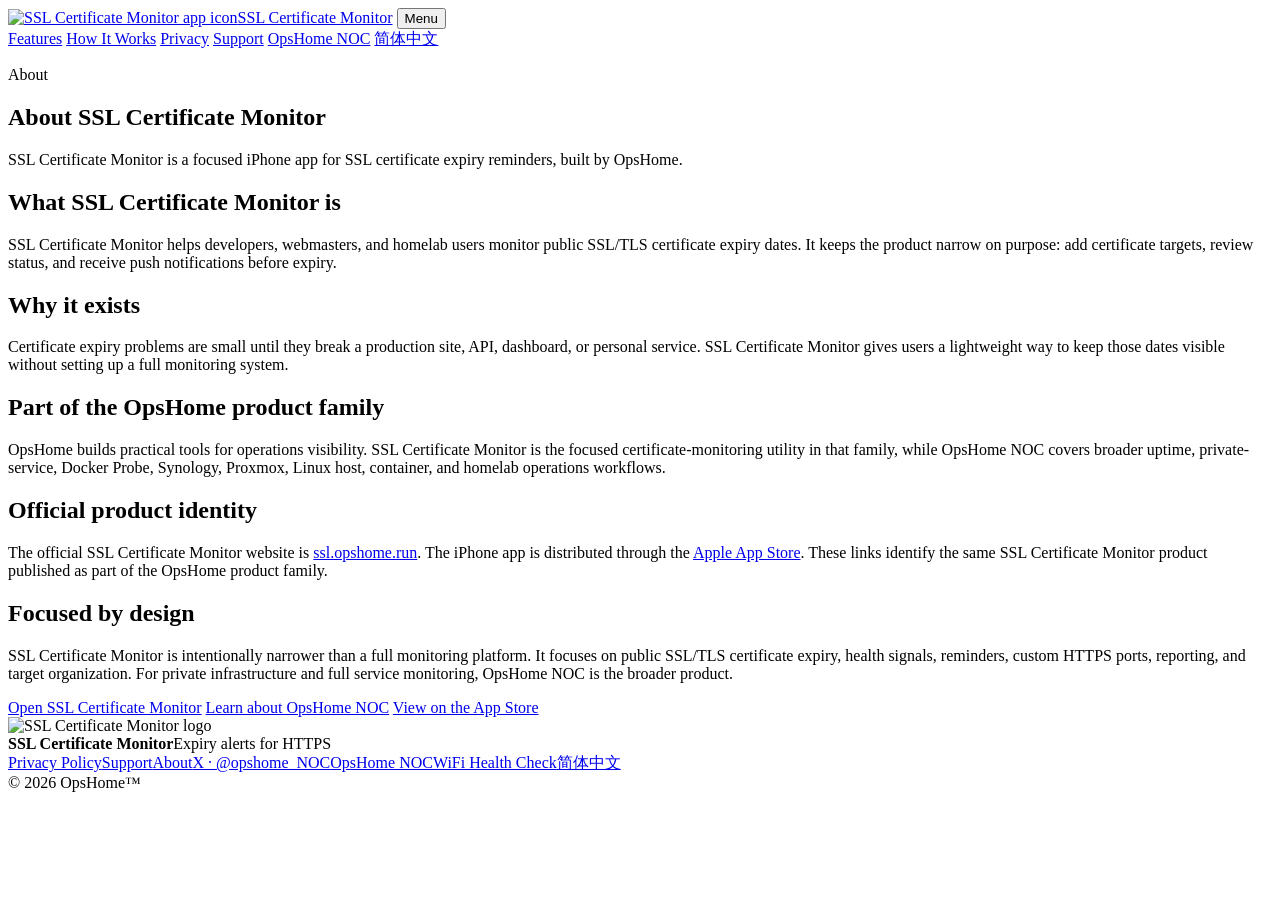
==== commit 6cd72daa: "Add files via upload" ====
--- a/docs/about/index.html
+++ b/docs/about/index.html
@@ -23,7 +23,7 @@
 <body>
 <header class="site-header">
 <div class="container nav">
-<a class="brand" href="/"><img alt="SSL Certificate Monitor app icon" height="34" src="/assets/images/app-icon.png" width="34"/><span>SSL Certificate Monitor</span></a>
+<a class="brand" href="/"><img alt="SSL Certificate Monitor app icon" height="34" src="/assets/images/app-icon-96.webp" width="34"/><span>SSL Certificate Monitor</span></a>
 <button aria-expanded="false" aria-label="Open navigation" class="menu-button" data-menu-button="" type="button">Menu</button>
 <nav class="nav-links" data-nav-links="">
 <a href="/#features">Features</a>
@@ -58,8 +58,8 @@
 </main>
 <footer class="site-footer">
 <div class="container footer-grid">
-<div class="footer-brandline"><img alt="SSL Certificate Monitor logo" decoding="async" height="44" loading="lazy" src="/assets/images/ssl-reminder-logo.png" width="44"/><div><strong>SSL Certificate Monitor</strong><span>Expiry alerts for HTTPS</span></div></div>
-<nav class="footer-links"><a href="/privacy/">Privacy Policy</a><a href="/support/">Support</a><a href="/about/">About</a><a href="https://app.opshome.run/">OpsHome NOC</a><a href="https://wifi.opshome.run/">WiFi Health Check</a><a href="/zh-cn/about/">简体中文</a></nav>
+<div class="footer-brandline"><img alt="SSL Certificate Monitor logo" decoding="async" height="44" loading="lazy" src="/assets/images/app-icon-96.webp" width="44"/><div><strong>SSL Certificate Monitor</strong><span>Expiry alerts for HTTPS</span></div></div>
+<nav class="footer-links"><a href="/privacy/">Privacy Policy</a><a href="/support/">Support</a><a href="/about/">About</a><a href="https://x.com/opshome_NOC" rel="noopener" target="_blank">X · @opshome_NOC</a><a href="https://app.opshome.run/">OpsHome NOC</a><a href="https://wifi.opshome.run/">WiFi Health Check</a><a href="/zh-cn/about/">简体中文</a></nav>
 <div class="copyright">© 2026 OpsHome™</div>
 </div>
 </footer>
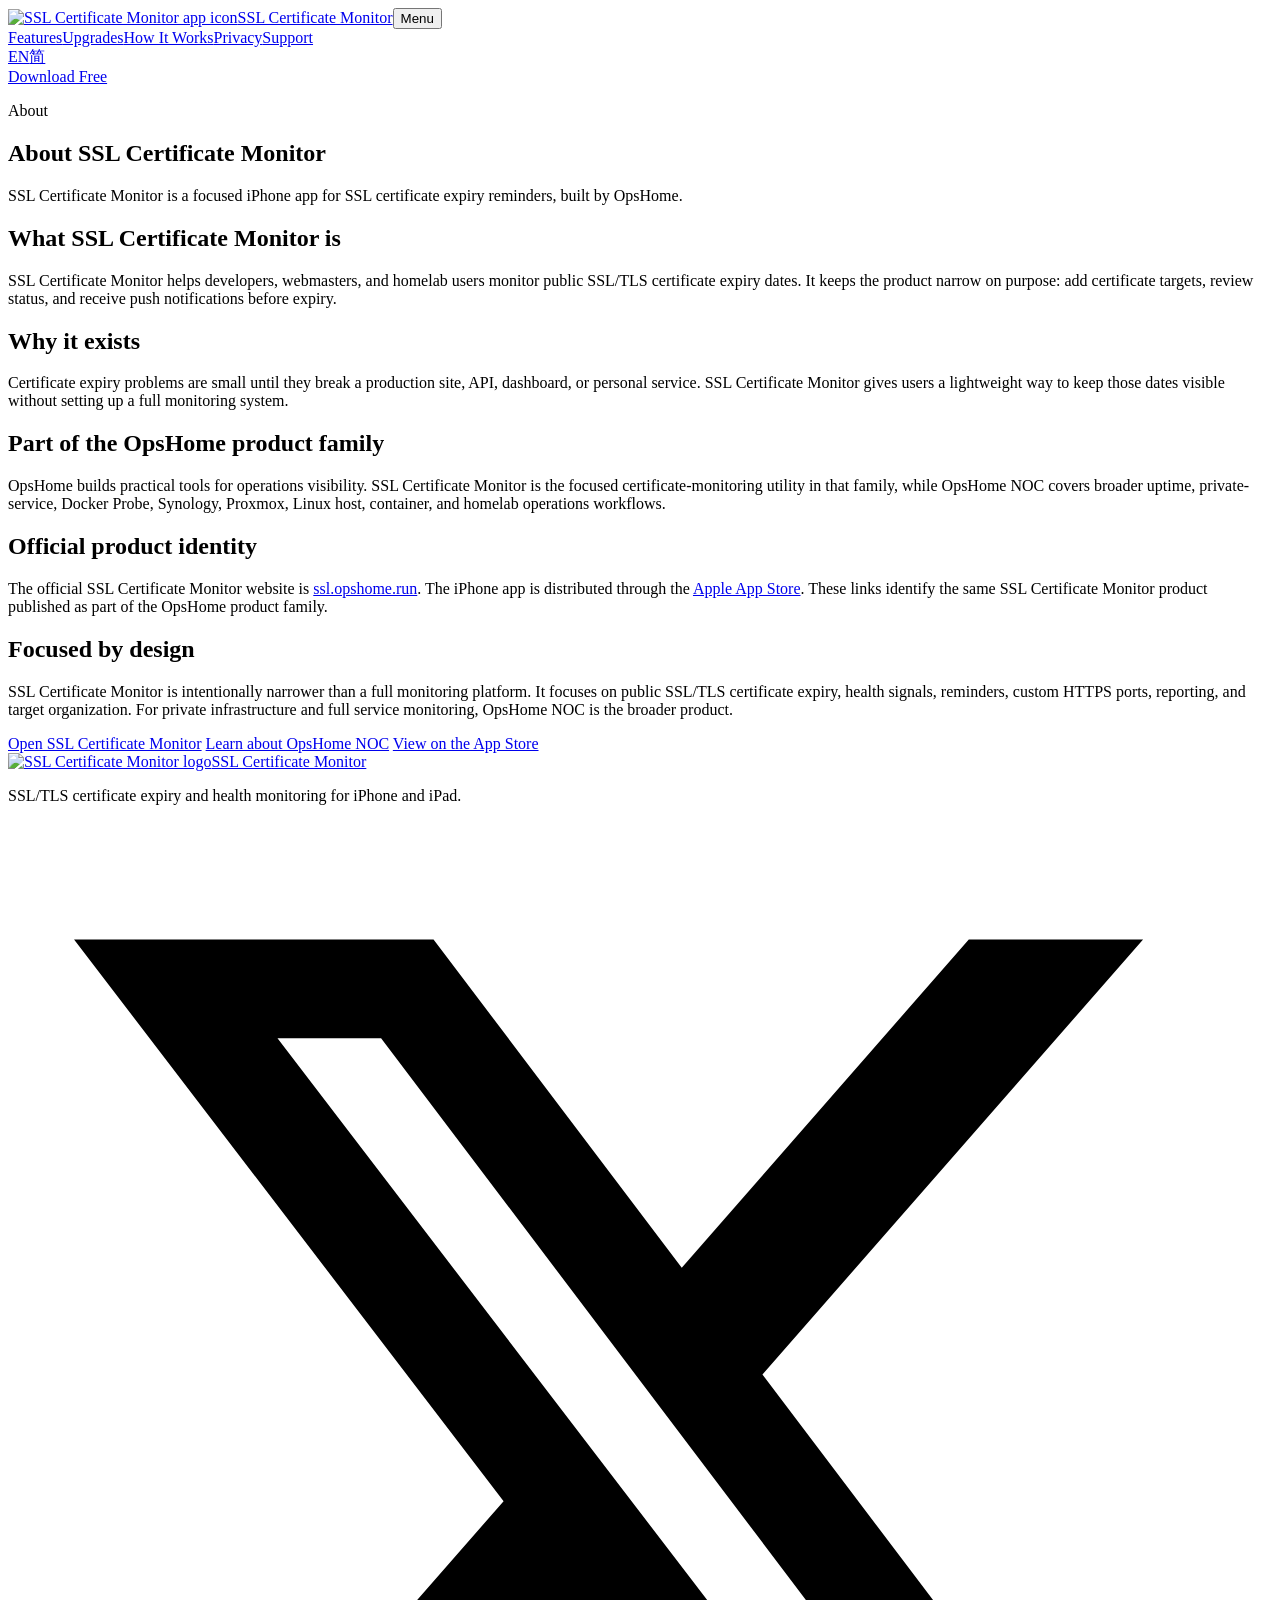
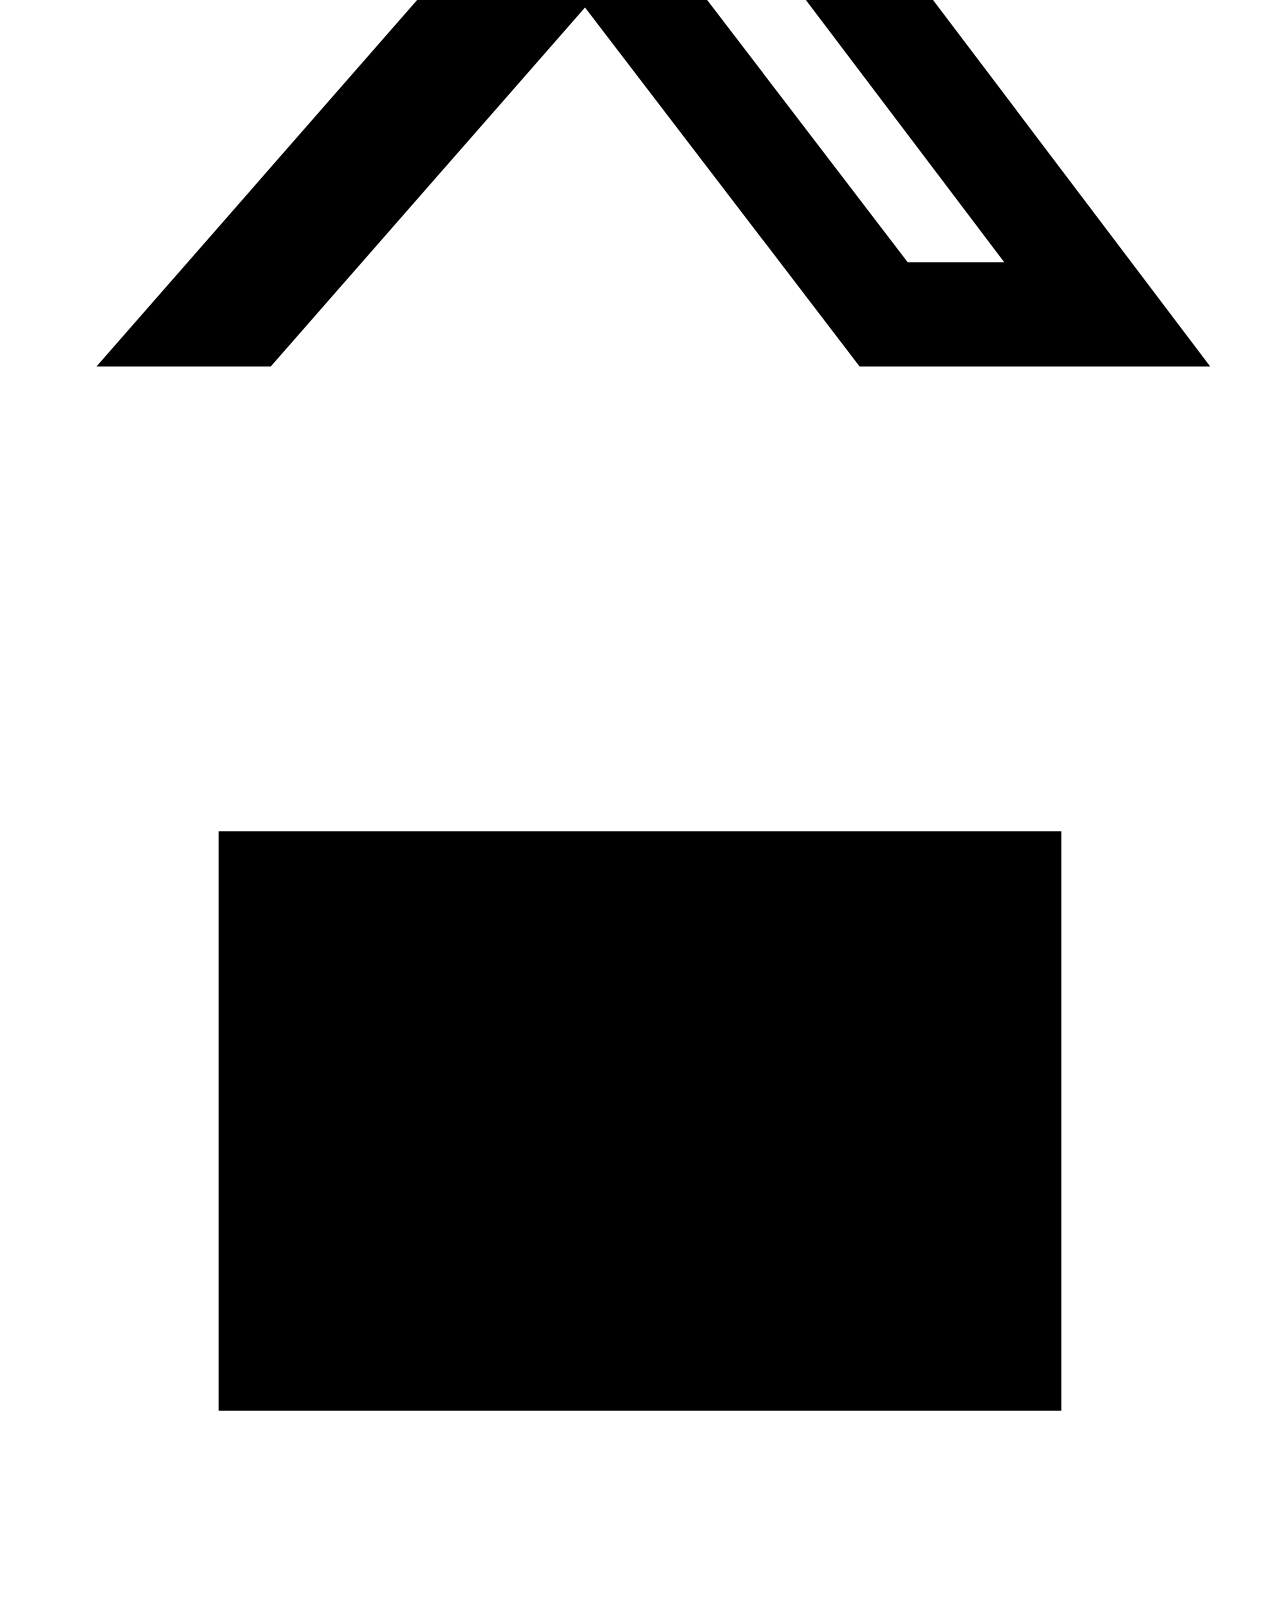
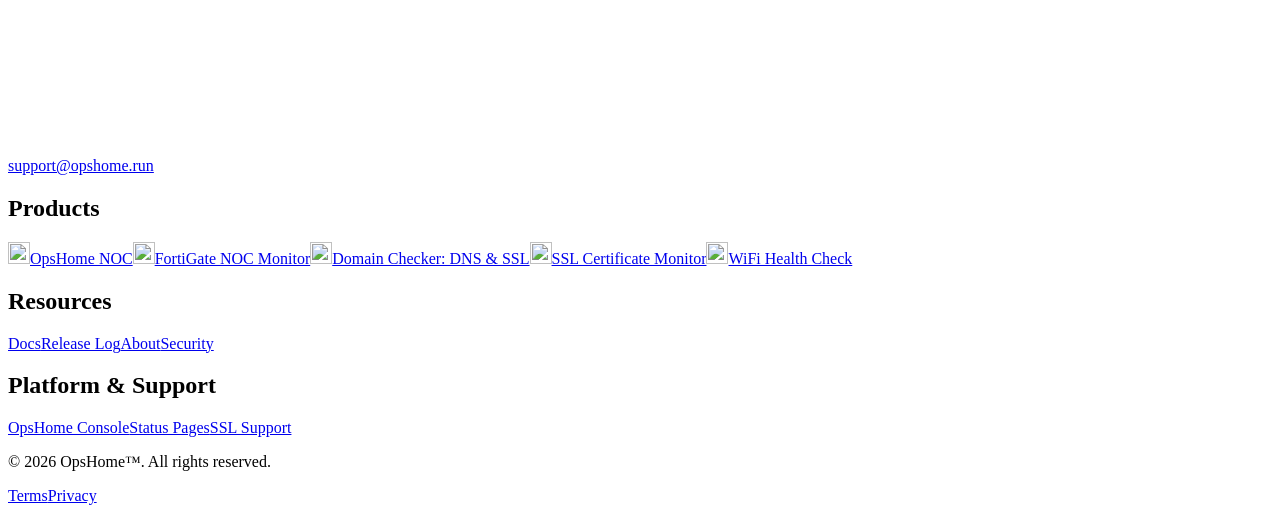
==== commit 27f25885: "Add files via upload" ====
--- a/docs/about/index.html
+++ b/docs/about/index.html
@@ -1,5 +1,4 @@
-<!DOCTYPE html>
-
+<!doctype html>
 <html lang="en">
 <head>
 <meta charset="utf-8"/>
@@ -18,23 +17,10 @@
 <meta content="summary_large_image" name="twitter:card"/>
 <meta content="https://ssl.opshome.run/assets/images/og.jpeg" name="twitter:image"/>
 <link href="/assets/images/app-icon.png" rel="icon"/>
-<link href="/assets/css/styles.css" rel="stylesheet"/>
+<link href="/assets/css/styles.css" rel="stylesheet"/><link href="/assets/css/header-footer.css?v=20260918a" rel="stylesheet"/>
 </head>
 <body>
-<header class="site-header">
-<div class="container nav">
-<a class="brand" href="/"><img alt="SSL Certificate Monitor app icon" height="34" src="/assets/images/app-icon-96.webp" width="34"/><span>SSL Certificate Monitor</span></a>
-<button aria-expanded="false" aria-label="Open navigation" class="menu-button" data-menu-button="" type="button">Menu</button>
-<nav class="nav-links" data-nav-links="">
-<a href="/#features">Features</a>
-<a href="/#how-it-works">How It Works</a>
-<a href="/privacy/">Privacy</a>
-<a href="/support/">Support</a>
-<a href="https://app.opshome.run/">OpsHome NOC</a>
-<a href="/zh-cn/about/">简体中文</a>
-</nav>
-</div>
-</header>
+<header class="site-header"><div class="container nav"><a class="brand" href="/"><img alt="SSL Certificate Monitor app icon" height="54" src="/assets/images/ssl-certificate-monitor-logo.webp" width="54"/><span>SSL Certificate Monitor</span></a><button aria-expanded="false" aria-label="Open navigation" class="menu-button" data-menu-button="" type="button">Menu</button><div class="nav-menu" data-nav-menu=""><nav aria-label="Primary navigation" class="nav-links"><a href="/#features">Features</a><a href="/#pricing">Upgrades</a><a href="/#how-it-works">How It Works</a><a href="/privacy/">Privacy</a><a href="/support/">Support</a></nav><div aria-label="Language" class="lang"><a class="active" href="/about/" lang="en">EN</a><a href="/zh-cn/about/" lang="zh-Hans">简</a></div><div class="nav-cta-group"><a class="nav-cta" href="https://apps.apple.com/us/app/ssl-reminder/id6786519365" rel="noopener" target="_blank">Download Free</a></div></div></div></header>
 <main>
 <section class="page-hero">
 <div class="container">
@@ -56,13 +42,7 @@
 <a class="button secondary" href="https://apps.apple.com/us/app/ssl-reminder/id6786519365">View on the App Store</a></div>
 </section>
 </main>
-<footer class="site-footer">
-<div class="container footer-grid">
-<div class="footer-brandline"><img alt="SSL Certificate Monitor logo" decoding="async" height="44" loading="lazy" src="/assets/images/app-icon-96.webp" width="44"/><div><strong>SSL Certificate Monitor</strong><span>Expiry alerts for HTTPS</span></div></div>
-<nav class="footer-links"><a href="/privacy/">Privacy Policy</a><a href="/support/">Support</a><a href="/about/">About</a><a href="https://x.com/opshome_NOC" rel="noopener" target="_blank">X · @opshome_NOC</a><a href="https://app.opshome.run/">OpsHome NOC</a><a href="https://wifi.opshome.run/">WiFi Health Check</a><a href="/zh-cn/about/">简体中文</a></nav>
-<div class="copyright">© 2026 OpsHome™</div>
-</div>
-</footer>
-<script src="/assets/js/main.js"></script>
+<footer class="site-footer"><div class="site-footer__main"><div class="site-footer__brand"><a aria-label="SSL Certificate Monitor home" class="site-footer__brandmark" href="/"><img alt="SSL Certificate Monitor logo" decoding="async" height="58" loading="lazy" src="/assets/images/ssl-certificate-monitor-logo.webp" width="58"/><span>SSL Certificate Monitor</span></a><p class="site-footer__brandcopy">SSL/TLS certificate expiry and health monitoring for iPhone and iPad.</p><div aria-label="OpsHome social links" class="site-footer__socials"><a aria-label="OpsHome on X" class="site-footer__social-link" href="https://x.com/opshome_NOC" rel="noopener noreferrer" target="_blank"><svg aria-hidden="true" viewbox="0 0 24 24"><path d="M18.244 2.25h3.308l-7.227 8.26 8.502 11.24h-6.657l-5.214-6.817-5.967 6.817H1.68l7.73-8.835L1.254 2.25H8.08l4.713 6.231 5.45-6.231Zm-1.161 17.52h1.833L7.084 4.126H5.117L17.083 19.77Z"></path></svg></a></div><a aria-label="Email OpsHome support" class="site-footer__contact" href="mailto:support@opshome.run"><svg aria-hidden="true" viewbox="0 0 24 24"><path d="M4 6.5h16v11H4z"></path><path d="m4.5 7 7.5 6 7.5-6"></path></svg><span>support@opshome.run</span></a></div><section aria-labelledby="footer-products" class="site-footer__column"><h2 id="footer-products">Products</h2><div class="site-footer__links"><a class="site-footer__link" href="https://app.opshome.run/"><span aria-hidden="true" class="site-footer__product-icon"><img alt="" decoding="async" height="22" loading="lazy" src="/assets/images/brand-logo.png" width="22"/></span><span>OpsHome NOC</span></a><a class="site-footer__link" href="https://fgt.opshome.run/"><span aria-hidden="true" class="site-footer__product-icon"><img alt="" decoding="async" height="22" loading="lazy" src="/assets/images/fgt-logo.webp" width="22"/></span><span>FortiGate NOC Monitor</span></a><a class="site-footer__link" href="https://domain.opshome.run/"><span aria-hidden="true" class="site-footer__product-icon"><img alt="" decoding="async" height="22" loading="lazy" src="/assets/images/domain-checker-logo.webp" width="22"/></span><span>Domain Checker: DNS &amp; SSL</span></a><a class="site-footer__link" href="/"><span aria-hidden="true" class="site-footer__product-icon"><img alt="" decoding="async" height="22" loading="lazy" src="/assets/images/ssl-certificate-monitor-logo.webp" width="22"/></span><span>SSL Certificate Monitor</span></a><a class="site-footer__link" href="https://wifi.opshome.run/"><span aria-hidden="true" class="site-footer__product-icon"><img alt="" decoding="async" height="22" loading="lazy" src="/assets/images/wifi-health-check-logo.webp" width="22"/></span><span>WiFi Health Check</span></a></div></section><section aria-labelledby="footer-resources" class="site-footer__column"><h2 id="footer-resources">Resources</h2><div class="site-footer__links"><a class="site-footer__link" href="https://docs.opshome.run/" rel="noopener" target="_blank"><span>Docs</span></a><a class="site-footer__link" href="https://docs.opshome.run/release-notes.html" rel="noopener" target="_blank"><span>Release Log</span></a><a class="site-footer__link" href="/about/"><span>About</span></a><a class="site-footer__link" href="https://app.opshome.run/security.html"><span>Security</span></a></div></section><section aria-labelledby="footer-platform" class="site-footer__column"><h2 id="footer-platform">Platform &amp; Support</h2><div class="site-footer__links"><a class="site-footer__link" href="https://console.opshome.run/" rel="noopener" target="_blank"><span>OpsHome Console</span></a><a class="site-footer__link" href="https://app.opshome.run/status-pages/"><span>Status Pages</span></a><a class="site-footer__link" href="/support/"><span>SSL Support</span></a></div></section></div><div class="site-footer__bottom-wrap"><div class="site-footer__bottom"><p>© 2026 OpsHome™. All rights reserved.</p><div class="site-footer__legal"><a href="https://app.opshome.run/terms.html">Terms</a><a href="/privacy/">Privacy</a></div></div></div></footer>
+<script defer="" src="/assets/js/main.js"></script>
 </body>
 </html>
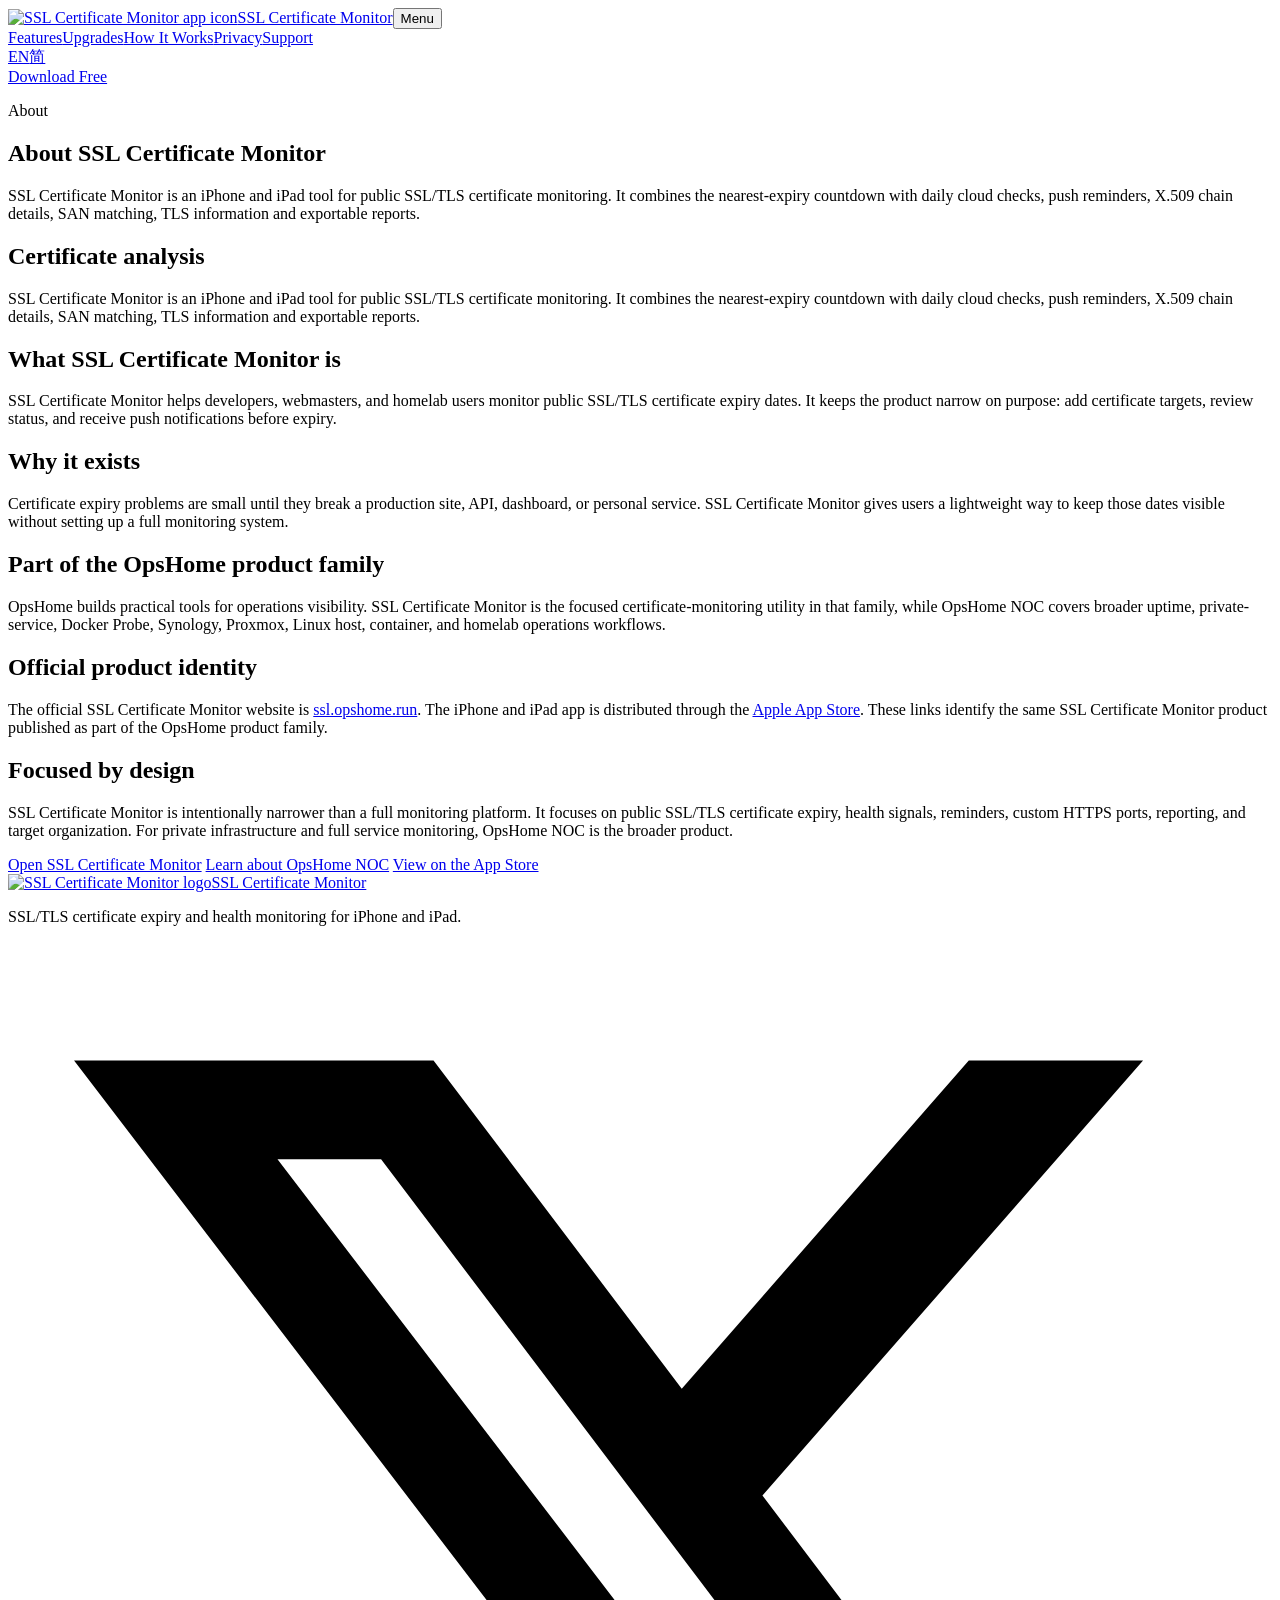
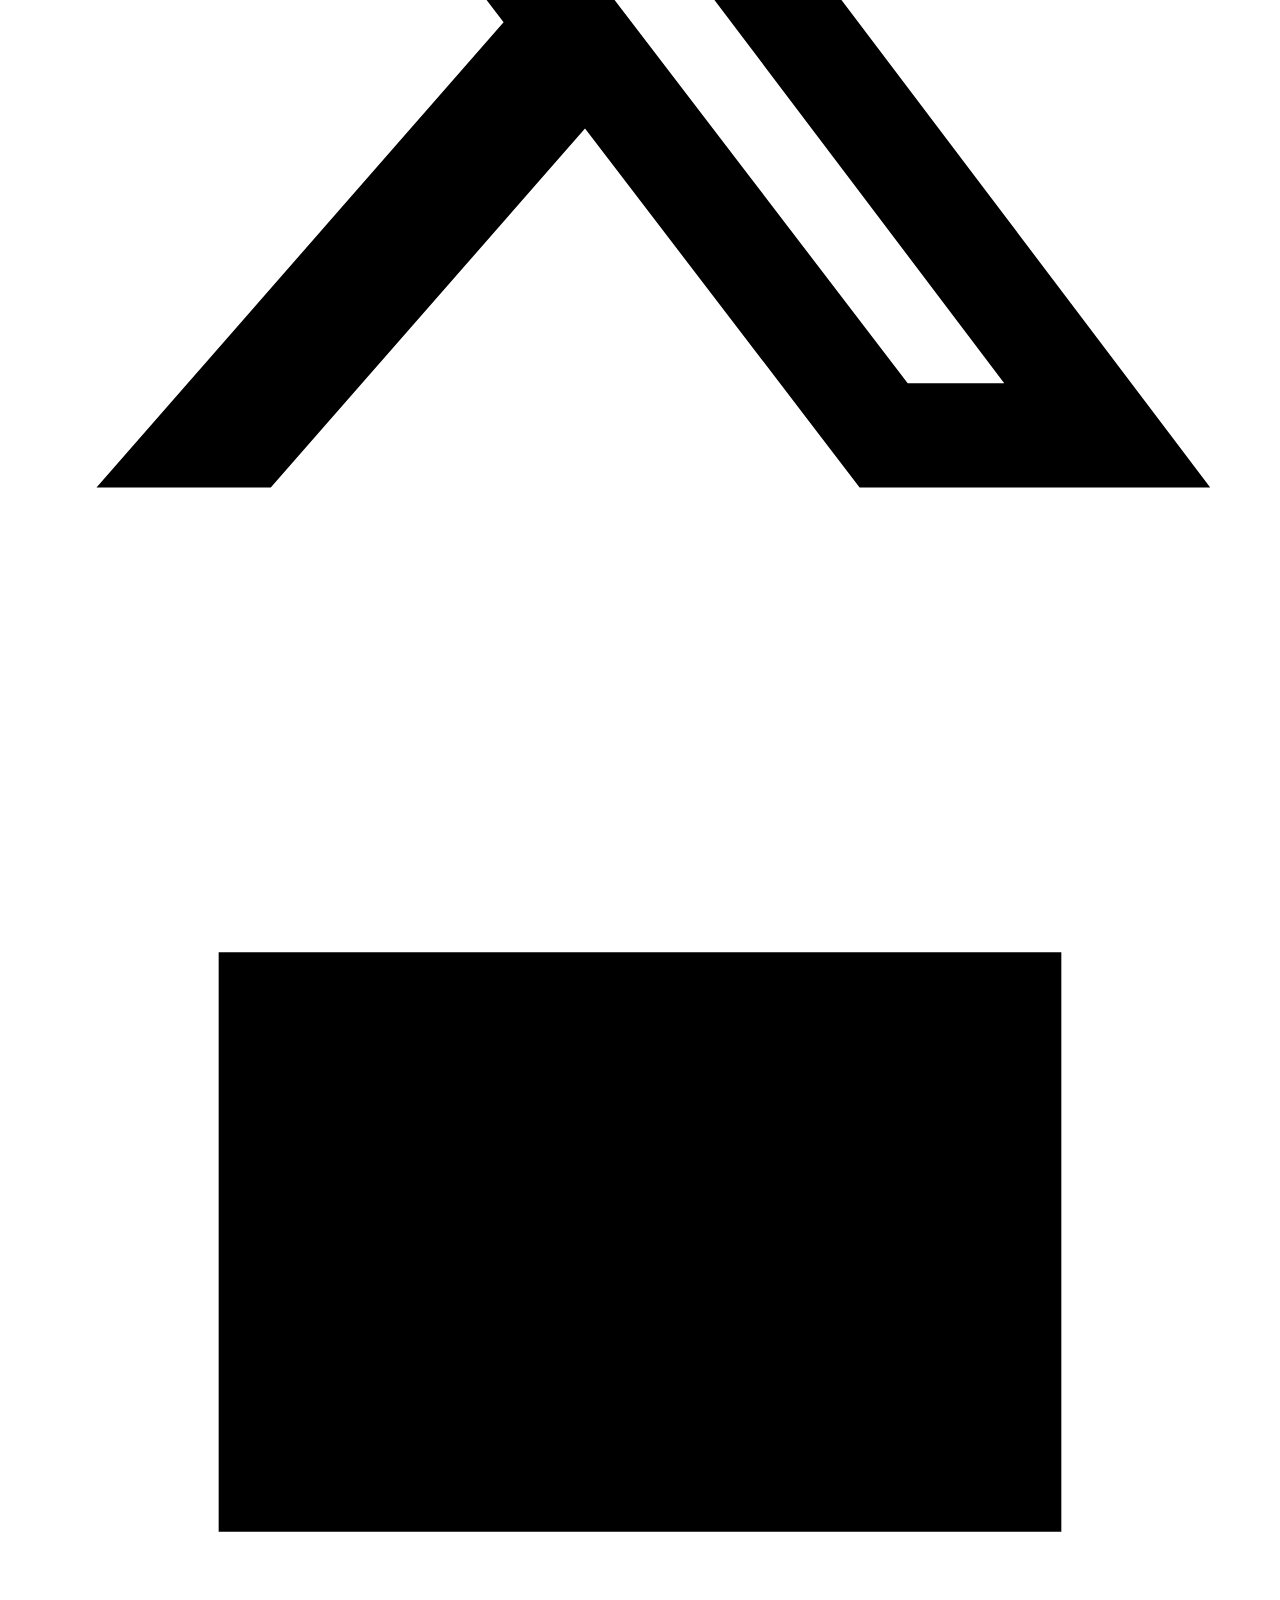
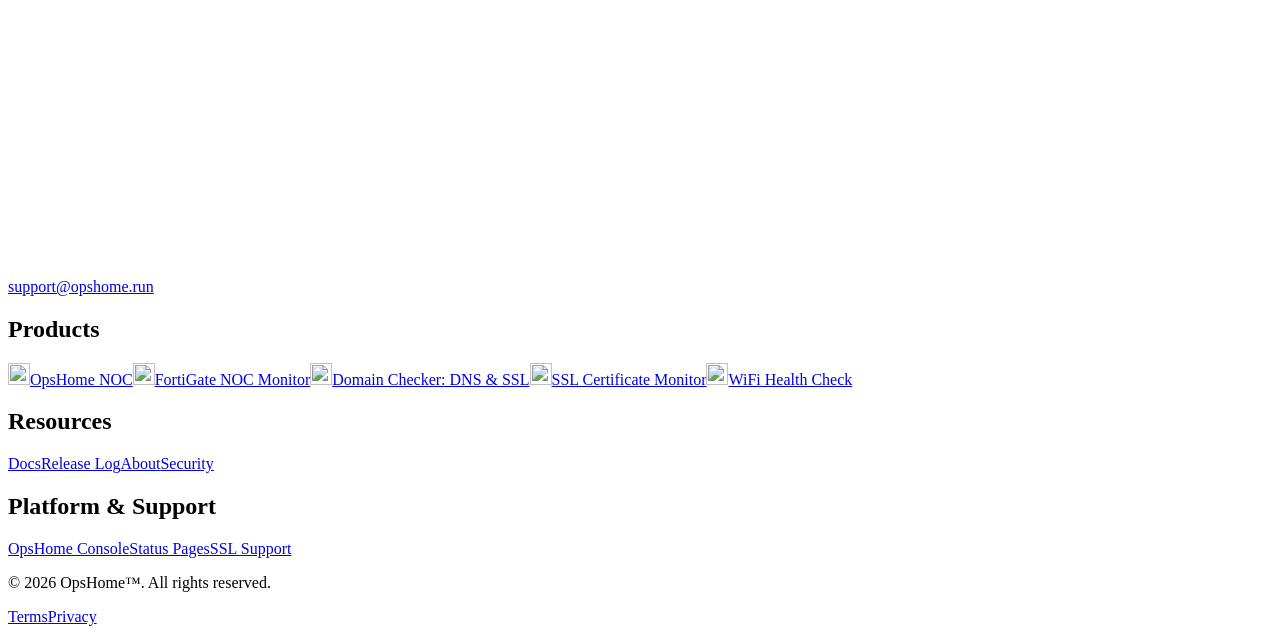
==== commit d69ba767: "Add files via upload" ====
--- a/docs/about/index.html
+++ b/docs/about/index.html
@@ -1,48 +1,87 @@
 <!doctype html>
 <html lang="en">
 <head>
-<meta charset="utf-8"/>
-<meta content="width=device-width, initial-scale=1" name="viewport"/>
+<meta charset="utf-8">
+<meta content="width=device-width, initial-scale=1" name="viewport">
 <title>About SSL Certificate Monitor</title>
-<meta content="SSL Certificate Monitor is a lightweight iPhone app from OpsHome for free SSL certificate expiry alerts." name="description"/>
-<link href="https://ssl.opshome.run/about/" rel="canonical"/>
-<link href="https://ssl.opshome.run/about/" hreflang="en" rel="alternate"/>
-<link href="https://ssl.opshome.run/zh-cn/about/" hreflang="zh-CN" rel="alternate"/>
-<link href="https://ssl.opshome.run/about/" hreflang="x-default" rel="alternate"/>
-<meta content="website" property="og:type"/>
-<meta content="About SSL Certificate Monitor" property="og:title"/>
-<meta content="Learn about SSL Certificate Monitor and how it fits alongside OpsHome NOC." property="og:description"/>
-<meta content="https://ssl.opshome.run/about/" property="og:url"/>
-<meta content="https://ssl.opshome.run/assets/images/og.jpeg" property="og:image"/>
-<meta content="summary_large_image" name="twitter:card"/>
-<meta content="https://ssl.opshome.run/assets/images/og.jpeg" name="twitter:image"/>
-<link href="/assets/images/app-icon.png" rel="icon"/>
-<link href="/assets/css/styles.css" rel="stylesheet"/><link href="/assets/css/header-footer.css?v=20260918a" rel="stylesheet"/>
+<meta content="SSL Certificate Monitor is a lightweight iPhone app from OpsHome for free SSL certificate expiry alerts." name="description">
+<link href="https://ssl.opshome.run/about/" rel="canonical">
+<link href="https://ssl.opshome.run/about/" hreflang="en" rel="alternate">
+<link href="https://ssl.opshome.run/zh-cn/about/" hreflang="zh-CN" rel="alternate">
+<link href="https://ssl.opshome.run/about/" hreflang="x-default" rel="alternate">
+<meta content="website" property="og:type">
+<meta content="About SSL Certificate Monitor" property="og:title">
+<meta content="Learn about SSL Certificate Monitor and how it fits alongside OpsHome NOC." property="og:description">
+<meta content="https://ssl.opshome.run/about/" property="og:url">
+<meta content="https://ssl.opshome.run/assets/images/og-20261013.jpg" property="og:image">
+<meta content="summary_large_image" name="twitter:card">
+<meta content="https://ssl.opshome.run/assets/images/og-20261013.jpg" name="twitter:image">
+<link href="/assets/images/app-icon.png" rel="icon">
+<link href="/assets/css/styles.css?v=20261013" rel="stylesheet">
+<link href="/assets/css/header-footer.css?v=20260918a" rel="stylesheet">
 </head>
 <body>
-<header class="site-header"><div class="container nav"><a class="brand" href="/"><img alt="SSL Certificate Monitor app icon" height="54" src="/assets/images/ssl-certificate-monitor-logo.webp" width="54"/><span>SSL Certificate Monitor</span></a><button aria-expanded="false" aria-label="Open navigation" class="menu-button" data-menu-button="" type="button">Menu</button><div class="nav-menu" data-nav-menu=""><nav aria-label="Primary navigation" class="nav-links"><a href="/#features">Features</a><a href="/#pricing">Upgrades</a><a href="/#how-it-works">How It Works</a><a href="/privacy/">Privacy</a><a href="/support/">Support</a></nav><div aria-label="Language" class="lang"><a class="active" href="/about/" lang="en">EN</a><a href="/zh-cn/about/" lang="zh-Hans">简</a></div><div class="nav-cta-group"><a class="nav-cta" href="https://apps.apple.com/us/app/ssl-reminder/id6786519365" rel="noopener" target="_blank">Download Free</a></div></div></div></header>
+<header class="site-header"><div class="container nav">
+<a class="brand" href="/"><img alt="SSL Certificate Monitor app icon" height="54" src="/assets/images/ssl-logo-20261013.webp" width="54"><span>SSL Certificate Monitor</span></a><button aria-expanded="false" aria-label="Open navigation" class="menu-button" data-menu-button="" type="button">Menu</button><div class="nav-menu" data-nav-menu="">
+<nav aria-label="Primary navigation" class="nav-links"><a href="/#features">Features</a><a href="/#pricing">Upgrades</a><a href="/#how-it-works">How It Works</a><a href="/privacy/">Privacy</a><a href="/support/">Support</a></nav><div aria-label="Language" class="lang">
+<a class="active" href="/about/" lang="en">EN</a><a href="/zh-cn/about/" lang="zh-Hans">简</a>
+</div>
+<div class="nav-cta-group"><a class="nav-cta" href="https://apps.apple.com/us/app/ssl-reminder/id6786519365" rel="noopener" target="_blank">Download Free</a></div>
+</div>
+</div></header>
 <main>
 <section class="page-hero">
 <div class="container">
 <p class="eyebrow">About</p>
 <h1>About SSL Certificate Monitor</h1>
-<p class="lead">SSL Certificate Monitor is a focused iPhone app for SSL certificate expiry reminders, built by OpsHome.</p>
+<p class="lead">SSL Certificate Monitor is an iPhone and iPad tool for public SSL/TLS certificate monitoring. It combines the nearest-expiry countdown with daily cloud checks, push reminders, X.509 chain details, SAN matching, TLS information and exportable reports.</p>
 </div>
 </section>
 <section class="page-content container">
+<div>
+<h2>Certificate analysis</h2>
+<p>SSL Certificate Monitor is an iPhone and iPad tool for public SSL/TLS certificate monitoring. It combines the nearest-expiry countdown with daily cloud checks, push reminders, X.509 chain details, SAN matching, TLS information and exportable reports.</p>
+</div>
 <h2>What SSL Certificate Monitor is</h2>
 <p>SSL Certificate Monitor helps developers, webmasters, and homelab users monitor public SSL/TLS certificate expiry dates. It keeps the product narrow on purpose: add certificate targets, review status, and receive push notifications before expiry.</p>
 <h2>Why it exists</h2>
 <p>Certificate expiry problems are small until they break a production site, API, dashboard, or personal service. SSL Certificate Monitor gives users a lightweight way to keep those dates visible without setting up a full monitoring system.</p>
 <h2>Part of the OpsHome product family</h2>
-<p>OpsHome builds practical tools for operations visibility. SSL Certificate Monitor is the focused certificate-monitoring utility in that family, while OpsHome NOC covers broader uptime, private-service, Docker Probe, Synology, Proxmox, Linux host, container, and homelab operations workflows.</p><h2>Official product identity</h2><p>The official SSL Certificate Monitor website is <a href="https://ssl.opshome.run/">ssl.opshome.run</a>. The iPhone app is distributed through the <a href="https://apps.apple.com/us/app/ssl-reminder/id6786519365">Apple App Store</a>. These links identify the same SSL Certificate Monitor product published as part of the OpsHome product family.</p><h2>Focused by design</h2><p>SSL Certificate Monitor is intentionally narrower than a full monitoring platform. It focuses on public SSL/TLS certificate expiry, health signals, reminders, custom HTTPS ports, reporting, and target organization. For private infrastructure and full service monitoring, OpsHome NOC is the broader product.</p>
+<p>OpsHome builds practical tools for operations visibility. SSL Certificate Monitor is the focused certificate-monitoring utility in that family, while OpsHome NOC covers broader uptime, private-service, Docker Probe, Synology, Proxmox, Linux host, container, and homelab operations workflows.</p>
+<h2>Official product identity</h2>
+<p>The official SSL Certificate Monitor website is <a href="https://ssl.opshome.run/">ssl.opshome.run</a>. The iPhone and iPad app is distributed through the <a href="https://apps.apple.com/us/app/ssl-reminder/id6786519365">Apple App Store</a>. These links identify the same SSL Certificate Monitor product published as part of the OpsHome product family.</p>
+<h2>Focused by design</h2>
+<p>SSL Certificate Monitor is intentionally narrower than a full monitoring platform. It focuses on public SSL/TLS certificate expiry, health signals, reminders, custom HTTPS ports, reporting, and target organization. For private infrastructure and full service monitoring, OpsHome NOC is the broader product.</p>
 <div class="cta-row">
 <a class="button primary" href="/">Open SSL Certificate Monitor</a>
 <a class="button secondary" href="https://app.opshome.run/">Learn about OpsHome NOC</a>
-<a class="button secondary" href="https://apps.apple.com/us/app/ssl-reminder/id6786519365">View on the App Store</a></div>
+<a class="button secondary" href="https://apps.apple.com/us/app/ssl-reminder/id6786519365">View on the App Store</a>
+</div>
 </section>
 </main>
-<footer class="site-footer"><div class="site-footer__main"><div class="site-footer__brand"><a aria-label="SSL Certificate Monitor home" class="site-footer__brandmark" href="/"><img alt="SSL Certificate Monitor logo" decoding="async" height="58" loading="lazy" src="/assets/images/ssl-certificate-monitor-logo.webp" width="58"/><span>SSL Certificate Monitor</span></a><p class="site-footer__brandcopy">SSL/TLS certificate expiry and health monitoring for iPhone and iPad.</p><div aria-label="OpsHome social links" class="site-footer__socials"><a aria-label="OpsHome on X" class="site-footer__social-link" href="https://x.com/opshome_NOC" rel="noopener noreferrer" target="_blank"><svg aria-hidden="true" viewbox="0 0 24 24"><path d="M18.244 2.25h3.308l-7.227 8.26 8.502 11.24h-6.657l-5.214-6.817-5.967 6.817H1.68l7.73-8.835L1.254 2.25H8.08l4.713 6.231 5.45-6.231Zm-1.161 17.52h1.833L7.084 4.126H5.117L17.083 19.77Z"></path></svg></a></div><a aria-label="Email OpsHome support" class="site-footer__contact" href="mailto:support@opshome.run"><svg aria-hidden="true" viewbox="0 0 24 24"><path d="M4 6.5h16v11H4z"></path><path d="m4.5 7 7.5 6 7.5-6"></path></svg><span>support@opshome.run</span></a></div><section aria-labelledby="footer-products" class="site-footer__column"><h2 id="footer-products">Products</h2><div class="site-footer__links"><a class="site-footer__link" href="https://app.opshome.run/"><span aria-hidden="true" class="site-footer__product-icon"><img alt="" decoding="async" height="22" loading="lazy" src="/assets/images/brand-logo.png" width="22"/></span><span>OpsHome NOC</span></a><a class="site-footer__link" href="https://fgt.opshome.run/"><span aria-hidden="true" class="site-footer__product-icon"><img alt="" decoding="async" height="22" loading="lazy" src="/assets/images/fgt-logo.webp" width="22"/></span><span>FortiGate NOC Monitor</span></a><a class="site-footer__link" href="https://domain.opshome.run/"><span aria-hidden="true" class="site-footer__product-icon"><img alt="" decoding="async" height="22" loading="lazy" src="/assets/images/domain-checker-logo.webp" width="22"/></span><span>Domain Checker: DNS &amp; SSL</span></a><a class="site-footer__link" href="/"><span aria-hidden="true" class="site-footer__product-icon"><img alt="" decoding="async" height="22" loading="lazy" src="/assets/images/ssl-certificate-monitor-logo.webp" width="22"/></span><span>SSL Certificate Monitor</span></a><a class="site-footer__link" href="https://wifi.opshome.run/"><span aria-hidden="true" class="site-footer__product-icon"><img alt="" decoding="async" height="22" loading="lazy" src="/assets/images/wifi-health-check-logo.webp" width="22"/></span><span>WiFi Health Check</span></a></div></section><section aria-labelledby="footer-resources" class="site-footer__column"><h2 id="footer-resources">Resources</h2><div class="site-footer__links"><a class="site-footer__link" href="https://docs.opshome.run/" rel="noopener" target="_blank"><span>Docs</span></a><a class="site-footer__link" href="https://docs.opshome.run/release-notes.html" rel="noopener" target="_blank"><span>Release Log</span></a><a class="site-footer__link" href="/about/"><span>About</span></a><a class="site-footer__link" href="https://app.opshome.run/security.html"><span>Security</span></a></div></section><section aria-labelledby="footer-platform" class="site-footer__column"><h2 id="footer-platform">Platform &amp; Support</h2><div class="site-footer__links"><a class="site-footer__link" href="https://console.opshome.run/" rel="noopener" target="_blank"><span>OpsHome Console</span></a><a class="site-footer__link" href="https://app.opshome.run/status-pages/"><span>Status Pages</span></a><a class="site-footer__link" href="/support/"><span>SSL Support</span></a></div></section></div><div class="site-footer__bottom-wrap"><div class="site-footer__bottom"><p>© 2026 OpsHome™. All rights reserved.</p><div class="site-footer__legal"><a href="https://app.opshome.run/terms.html">Terms</a><a href="/privacy/">Privacy</a></div></div></div></footer>
-<script defer="" src="/assets/js/main.js"></script>
+<footer class="site-footer"><div class="site-footer__main">
+<div class="site-footer__brand">
+<a aria-label="SSL Certificate Monitor home" class="site-footer__brandmark" href="/"><img alt="SSL Certificate Monitor logo" decoding="async" height="58" loading="lazy" src="/assets/images/ssl-logo-20261013.webp" width="58"><span>SSL Certificate Monitor</span></a><p class="site-footer__brandcopy">SSL/TLS certificate expiry and health monitoring for iPhone and iPad.</p>
+<div aria-label="OpsHome social links" class="site-footer__socials"><a aria-label="OpsHome on X" class="site-footer__social-link" href="https://x.com/opshome_NOC" rel="noopener noreferrer" target="_blank"><svg aria-hidden="true" viewbox="0 0 24 24"><path d="M18.244 2.25h3.308l-7.227 8.26 8.502 11.24h-6.657l-5.214-6.817-5.967 6.817H1.68l7.73-8.835L1.254 2.25H8.08l4.713 6.231 5.45-6.231Zm-1.161 17.52h1.833L7.084 4.126H5.117L17.083 19.77Z"></path></svg></a></div>
+<a aria-label="Email OpsHome support" class="site-footer__contact" href="mailto:support@opshome.run"><svg aria-hidden="true" viewbox="0 0 24 24"><path d="M4 6.5h16v11H4z"></path><path d="m4.5 7 7.5 6 7.5-6"></path></svg><span>support@opshome.run</span></a>
+</div>
+<section aria-labelledby="footer-products" class="site-footer__column"><h2 id="footer-products">Products</h2>
+<div class="site-footer__links">
+<a class="site-footer__link" href="https://app.opshome.run/"><span aria-hidden="true" class="site-footer__product-icon"><img alt="" decoding="async" height="22" loading="lazy" src="/assets/images/brand-logo.png" width="22"></span><span>OpsHome NOC</span></a><a class="site-footer__link" href="https://fgt.opshome.run/"><span aria-hidden="true" class="site-footer__product-icon"><img alt="" decoding="async" height="22" loading="lazy" src="/assets/images/fgt-logo.webp" width="22"></span><span>FortiGate NOC Monitor</span></a><a class="site-footer__link" href="https://domain.opshome.run/"><span aria-hidden="true" class="site-footer__product-icon"><img alt="" decoding="async" height="22" loading="lazy" src="/assets/images/domain-checker-logo.webp" width="22"></span><span>Domain Checker: DNS &amp; SSL</span></a><a class="site-footer__link" href="/"><span aria-hidden="true" class="site-footer__product-icon"><img alt="" decoding="async" height="22" loading="lazy" src="/assets/images/ssl-logo-20261013.webp" width="22"></span><span>SSL Certificate Monitor</span></a><a class="site-footer__link" href="https://wifi.opshome.run/"><span aria-hidden="true" class="site-footer__product-icon"><img alt="" decoding="async" height="22" loading="lazy" src="/assets/images/wifi-health-check-logo.webp" width="22"></span><span>WiFi Health Check</span></a>
+</div></section><section aria-labelledby="footer-resources" class="site-footer__column"><h2 id="footer-resources">Resources</h2>
+<div class="site-footer__links">
+<a class="site-footer__link" href="https://docs.opshome.run/" rel="noopener" target="_blank"><span>Docs</span></a><a class="site-footer__link" href="https://docs.opshome.run/release-notes.html" rel="noopener" target="_blank"><span>Release Log</span></a><a class="site-footer__link" href="/about/"><span>About</span></a><a class="site-footer__link" href="https://app.opshome.run/security.html"><span>Security</span></a>
+</div></section><section aria-labelledby="footer-platform" class="site-footer__column"><h2 id="footer-platform">Platform &amp; Support</h2>
+<div class="site-footer__links">
+<a class="site-footer__link" href="https://console.opshome.run/" rel="noopener" target="_blank"><span>OpsHome Console</span></a><a class="site-footer__link" href="https://app.opshome.run/status-pages/"><span>Status Pages</span></a><a class="site-footer__link" href="/support/"><span>SSL Support</span></a>
+</div></section>
+</div>
+<div class="site-footer__bottom-wrap"><div class="site-footer__bottom">
+<p>© 2026 OpsHome™. All rights reserved.</p>
+<div class="site-footer__legal">
+<a href="https://app.opshome.run/terms.html">Terms</a><a href="/privacy/">Privacy</a>
+</div>
+</div></div></footer>
+<script defer src="/assets/js/main.js?v=20261013"></script>
 </body>
 </html>
